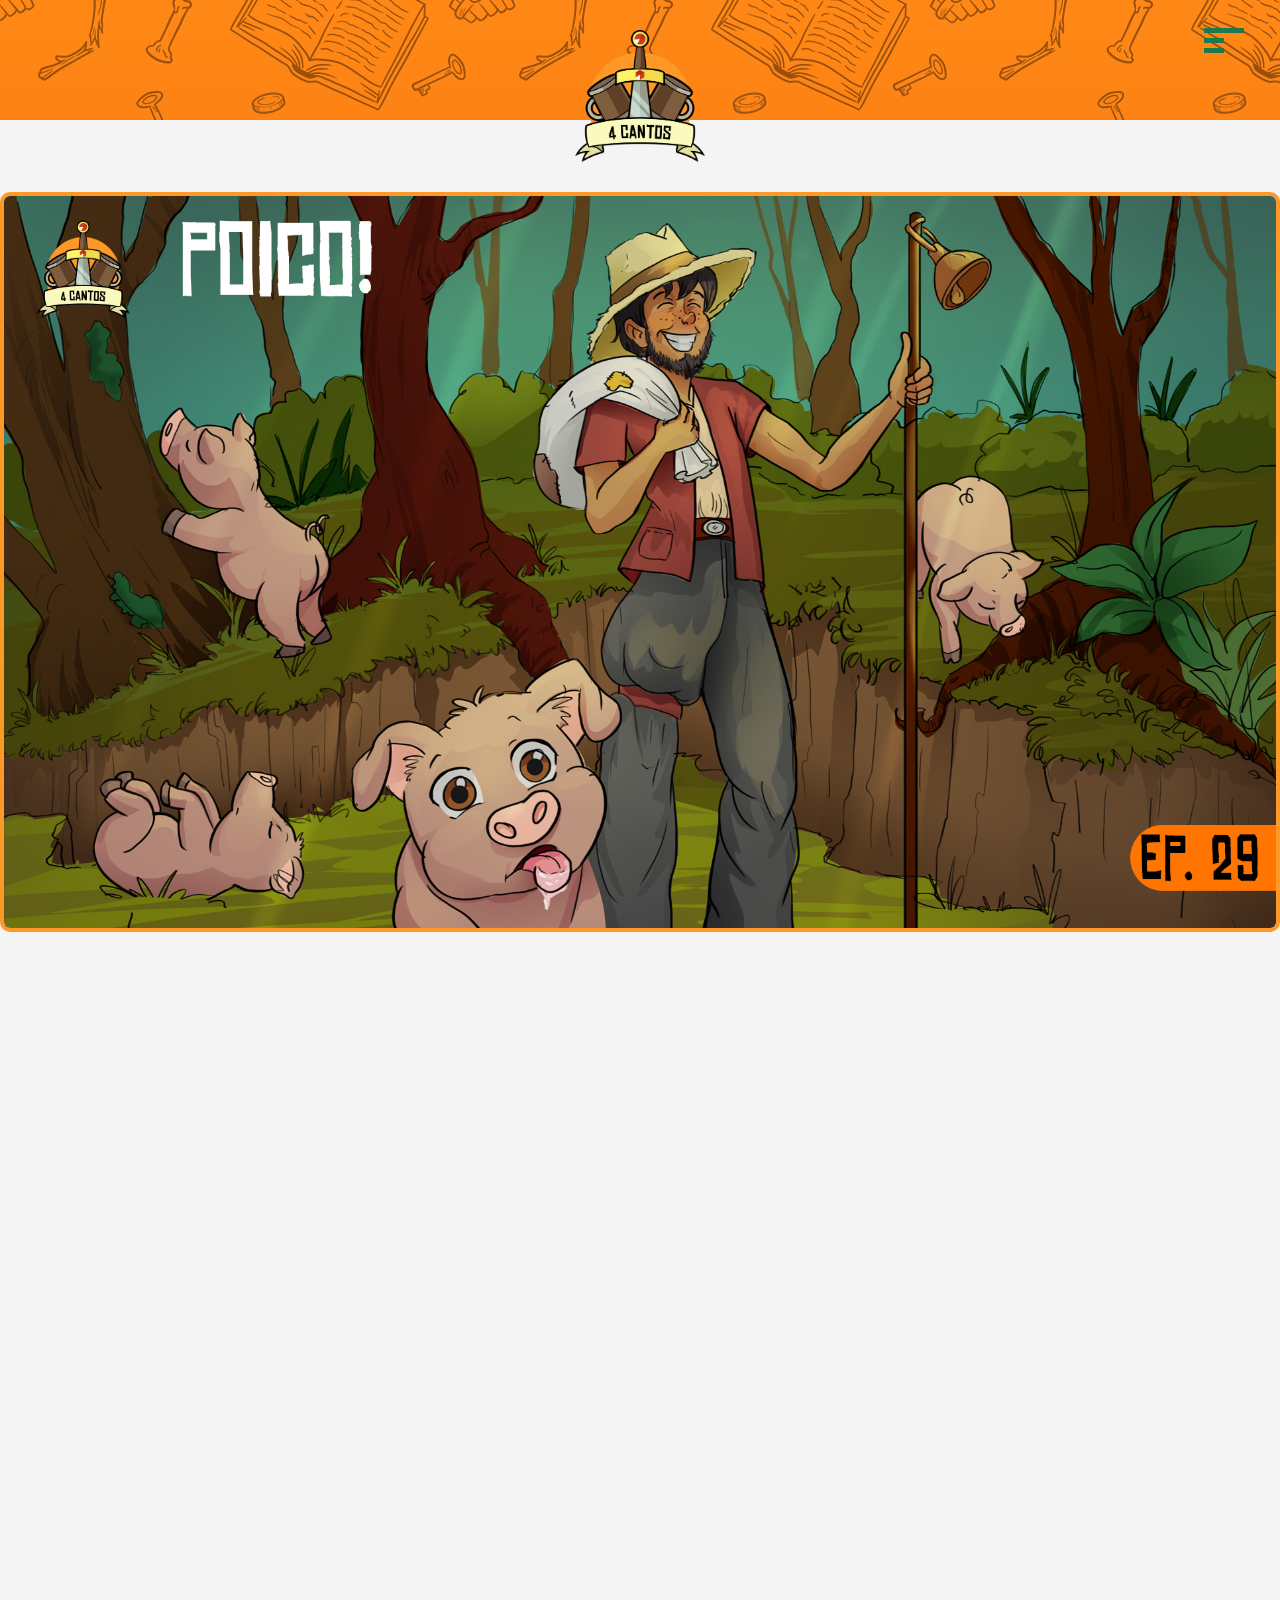
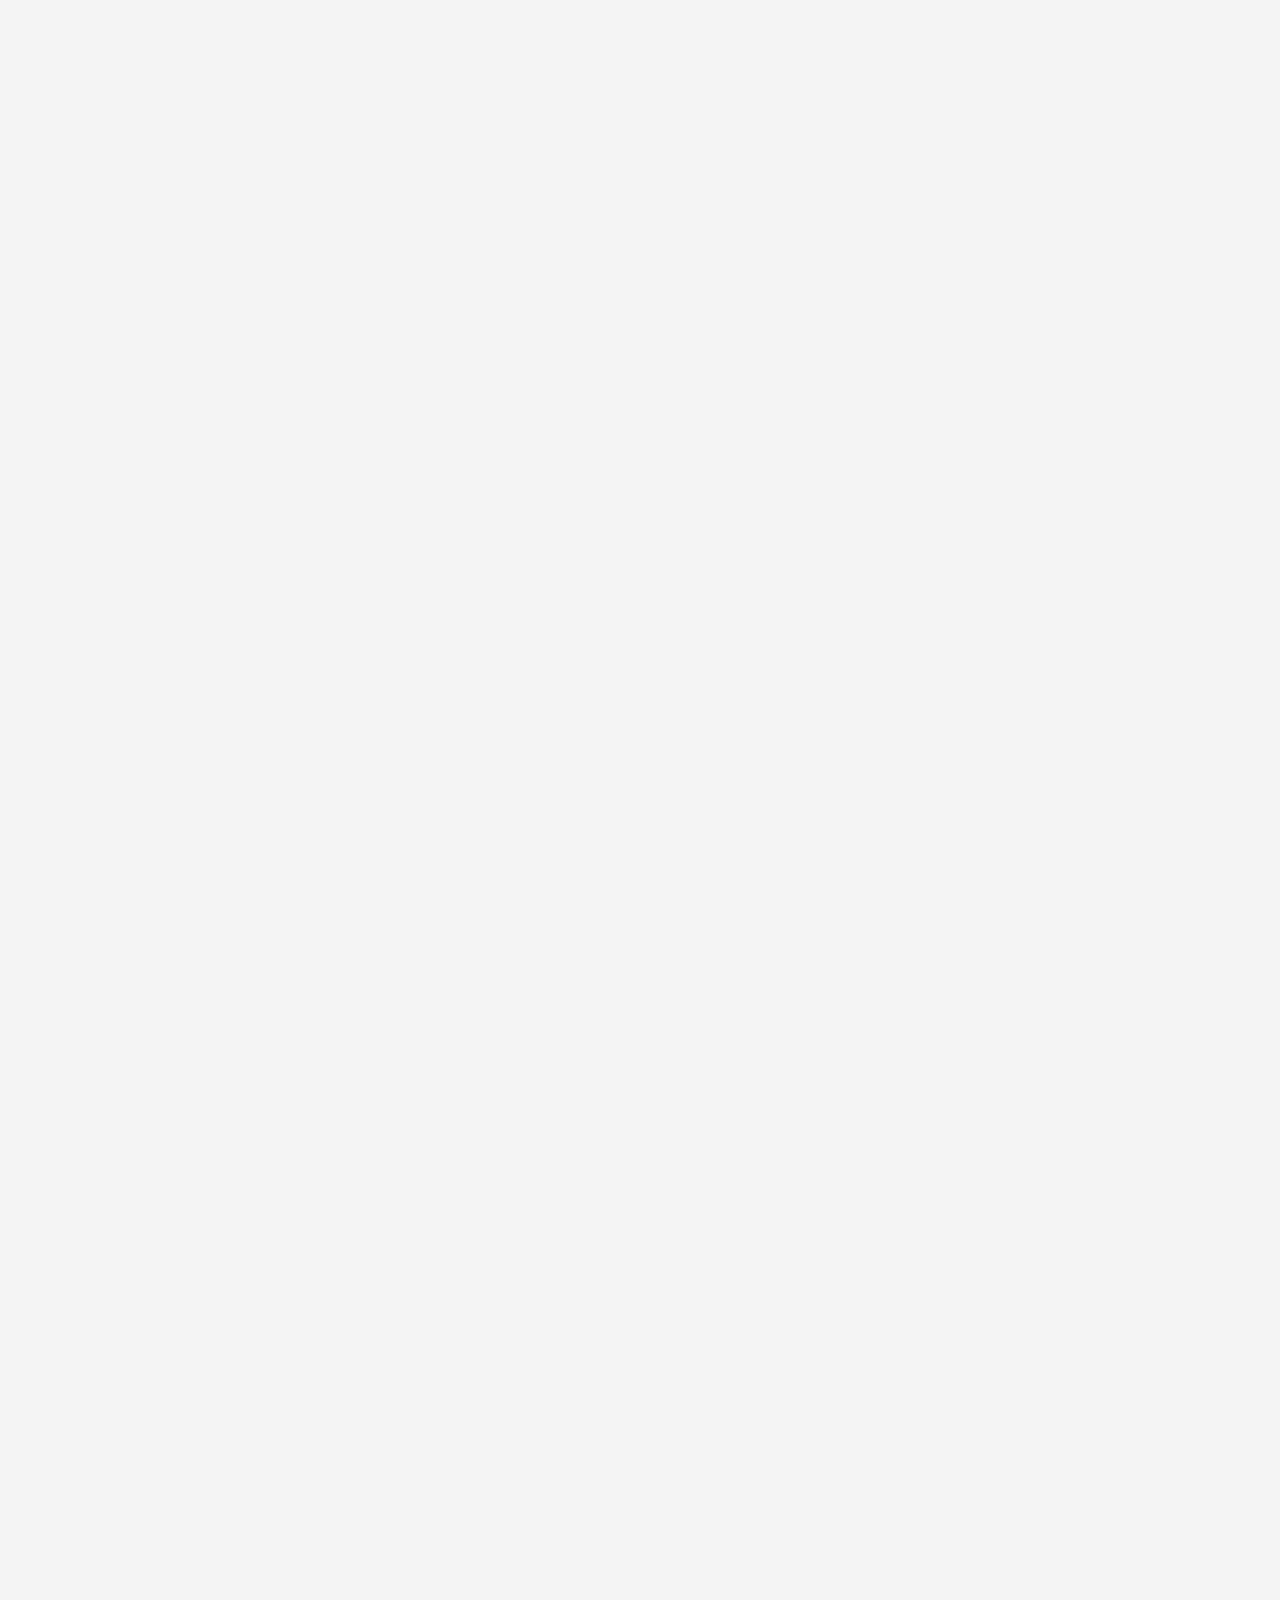
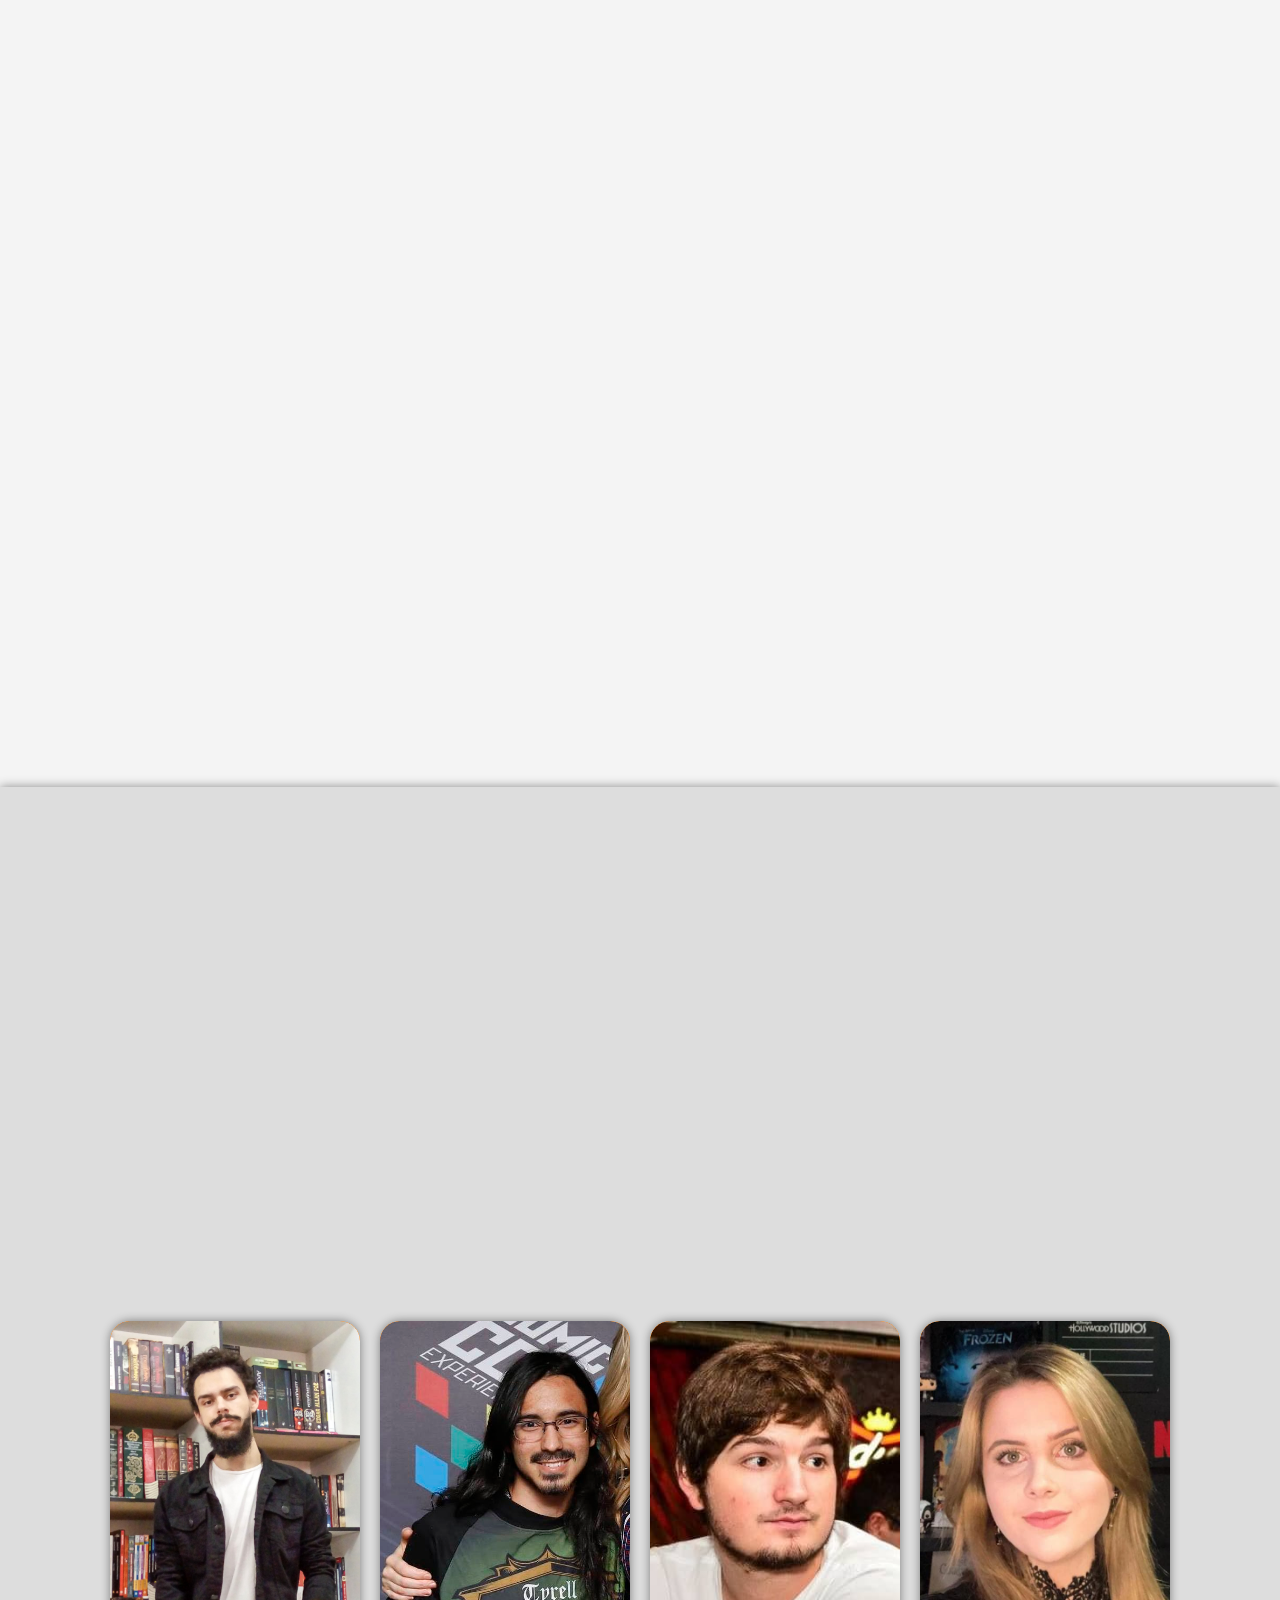
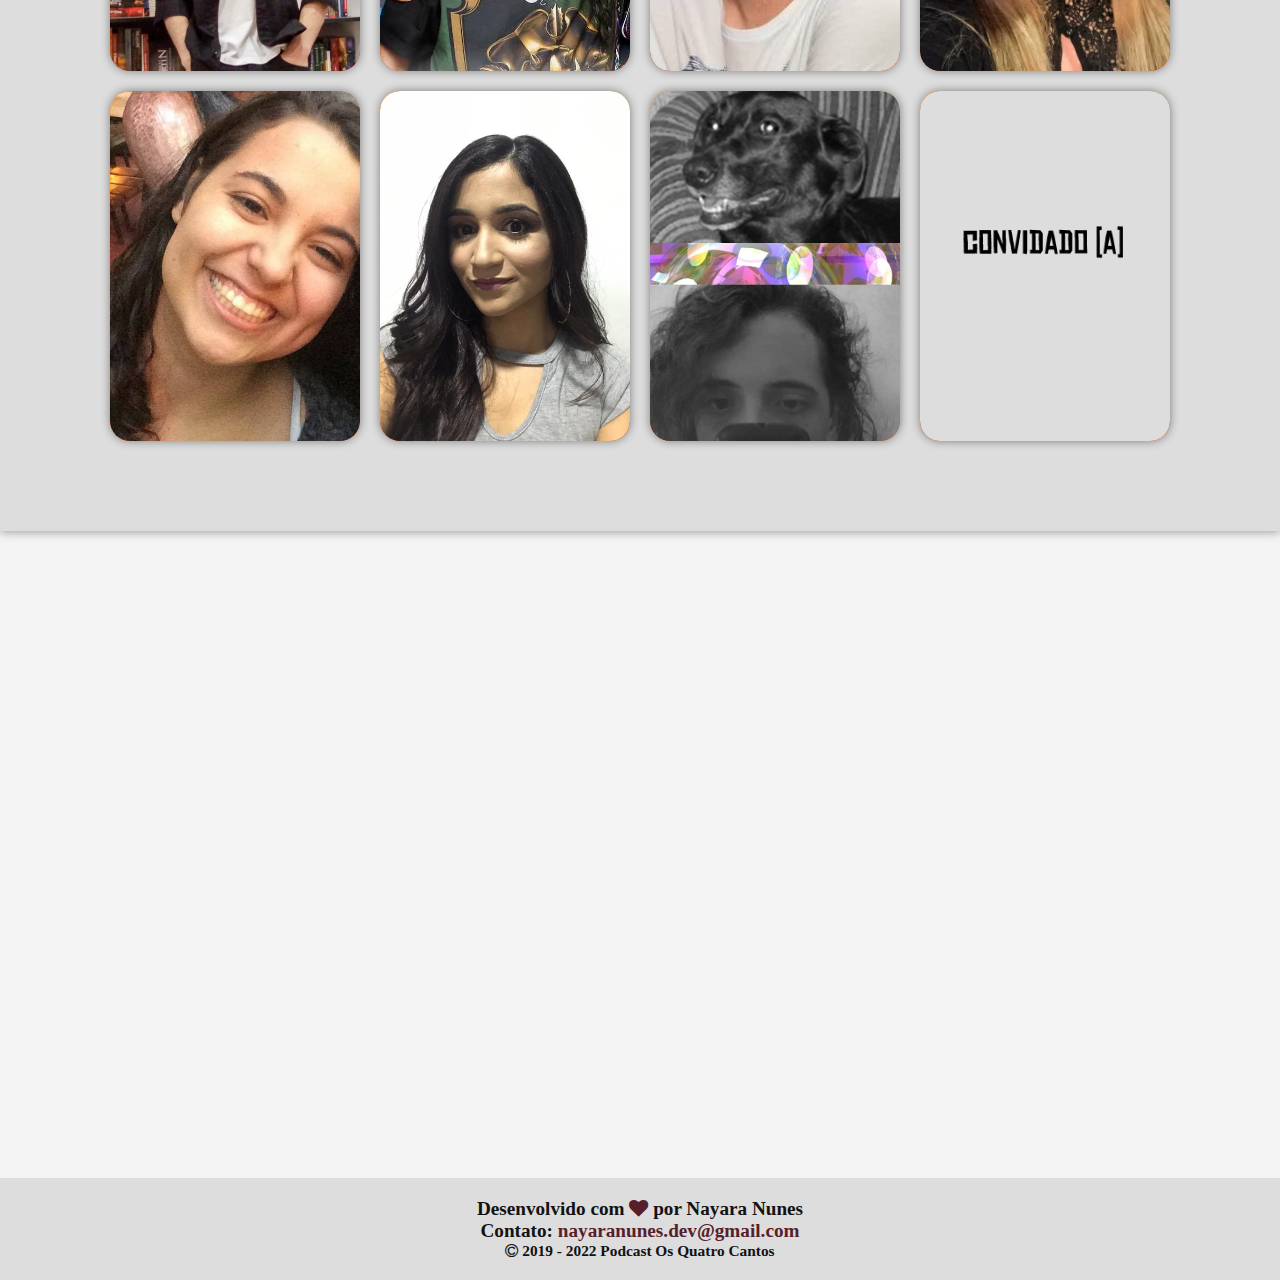
==== docs/home.html @ cb2c5c80 "adicionando arquivos" ====
<!DOCTYPE html>
<html lang="en">

<head>
    <meta charset="UTF-8">
    <meta http-equiv="X-UA-Compatible" content="IE=edge">
    <meta name="viewport" content="width=device-width, initial-scale=1.0">
    <link rel="shortcut icon" href="./img/identidade podcast/favicon-32x32.png" type="image/x-icon">
    <link rel="stylesheet" href="https://cdnjs.cloudflare.com/ajax/libs/font-awesome/4.7.0/css/font-awesome.css"
        integrity="sha512-5A8nwdMOWrSz20fDsjczgUidUBR8liPYU+WymTZP1lmY9G6Oc7HlZv156XqnsgNUzTyMefFTcsFH/tnJE/+xBg=="
        crossorigin="anonymous" referrerpolicy="no-referrer" />
    <script type="module" src="https://unpkg.com/ionicons@5.5.2/dist/ionicons/ionicons.esm.js"></script>
    <script nomodule src="https://unpkg.com/ionicons@5.5.2/dist/ionicons/ionicons.js"></script>
    <link rel="stylesheet" href="./css/style.css">
    <title>4cantos</title>
</head>

<body>
    <a id="link-topo" href="#"><i class="fa fa-chevron-up" aria-hidden="true"></i></a>
    <header class="header" >
        <nav class="nav" id="nav">
        <button aria-label="Abrir Menu" id="btn-mobile" aria-haspopup="true" aria-controls="menu" aria-expanded="false"
            class="button">
            <span id="hamburger"></span>
        </button>
      
            <ul id="menu" role="menu">
                <li><a href="#home" class="menu_ativo">home</a></li>
                <li><a href="#podcast">Podcast</a></li>
                <li><a href="#catarse">Catarse</a></li>
                <li><a href="#about">Quem Somos</a></li>
                <li><a href="#contact">contato</a></li>
            </ul>
        </nav>
    </header>
      <!--?xml version="1.0" encoding="UTF-8"?-->

<!-- Creator: CorelDRAW X8 -->
<section class="logo-alinhamento">
    <a href="#home"><img src="./img/identidade podcast/logo 4 cantos -trans.png" alt="Logomarca - Podcast"  class="logo"></a>

   </section>
     

    <!--?xml version="1.0" encoding="UTF-8"?-->

    <!-- Creator: CorelDRAW X8 -->




    <section class="banner " data-anime="opacity" >
        <div id="slider">
            <div class="">
                <img src="./img/wallpaper.jpg" alt="" class="img-container selected">
                <img src="./img/22-01.png" alt="" class="img-container">
                <img src="./img/24.png" class="img-container">
                <img src="./img/27.jpg" class="img-container">
                <img src="./img/30 low.png" class="img-container">
                <img src="./img/32.png" class="img-container">
                <img src="./img/40-web.png" class="img-container">
            </div>
        </div>
    </section>
    </div>

    <main>
        <section id="podcast"  data-anime="opacity">
            <h1 class="titulo ">Podcast</h1>
            <section class="box">
                <h2 class="sub-titulo"data-anime="rigth">O nome do vento</h2>
                <section class="episodio" data-anime="rigth">

                    <iframe width="80%" height="450" scrolling="no" frameborder="no" allow="autoplay"
                        src="https://w.soundcloud.com/player/?url=https%3A//api.soundcloud.com/playlists/830767265&color=%23fe9927&auto_play=false&hide_related=false&show_comments=true&show_user=true&show_reposts=false&show_teaser=true"></iframe>
                    <div
                        style="font-size: 10px; color: #cccccc;line-break: anywhere;word-break: normal;overflow: hidden;white-space: nowrap;text-overflow: ellipsis; font-family: Interstate,Lucida Grande,Lucida Sans Unicode,Lucida Sans,Garuda,Verdana,Tahoma,sans-serif;font-weight: 100;">
                        <a href="https://soundcloud.com/user-555016100" title="Os Quatro Cantos" target="_blank"></a>


                </section>
            </section>
            <section class="box">
                <h2 class="sub-titulo" data-anime="left">O Temor do Sábio</h2>
                <section class="episodio" data-anime="left">
                    <iframe width="80%" height="450" scrolling="no" frameborder="no" allow="autoplay"
                        src="https://w.soundcloud.com/player/?url=https%3A//api.soundcloud.com/playlists/1296153403&color=%23fe9927&auto_play=false&hide_related=false&show_comments=true&show_user=true&show_reposts=false&show_teaser=true"></iframe>
                    <div
                        style="font-size: 10px; color: #cccccc;line-break: anywhere;word-break: normal;overflow: hidden;white-space: nowrap;text-overflow: ellipsis; font-family: Interstate,Lucida Grande,Lucida Sans Unicode,Lucida Sans,Garuda,Verdana,Tahoma,sans-serif;font-weight: 100;">

                </section>
            </section>
        </section>

        <!-- <section class="icones">
        <a href="https://soundcloud.com/user-555016100
        "><img src="./img/soundcloud.png" alt="soundcloud" class="icons redes"></a>
        <a href="https://open.spotify.com/show/6jycBNjOhDnpmG"><img src="./img/spotify.png" alt="spotify"
                class="icons"></a>
        <a href="castbox.fm/channel/3764656"><img src="./img/castbox-1324440135424314631.png" alt="castbox"
                class="icons"></a>
        <a href=" https://pca.st/kd4w
        "><img src="./img/pocketcasts.png" alt="pocketcasts" class="icons"></a>


    </section>
    -->
        <section id="catarse" class="container"  >
            <h2 class="subtitulo" data-anime="opacity">
                Apoie nossa campanha no catarse
            </h2>
            <section class="botao" data-anime="left">
                <p class="paragrafo">
                    Nosso podcast ainda é um hobby de fãs apaixonados pela série de livros. Então, todo o custo do
                    projeto,
                    equipamentos e afins,
                    fica por nossa conta. Criamos a campanha para custear e melhorar a qualidade dos nossos episódios.
                    Com
                    possibilidades de apoio a partir de R$5,00 e diferentes
                    recompensas aos apoiadores do projeto, além de lives e sorteios de livros e marcadores.
                </p>
            </section>
            <section class="catarse"  >

                <section class="box-recompensa" data-anime="rigth">
                    <h3 class="recompensa">Participe de sorteios </h3>
                    <div class="box-img"><img src="./img/recompensas/livro (merged).png" alt="" class="boxImg"></div>

                </section>
                <p class="p-recompensa"data-anime="left">
                    Dando um pequeno apoio através do catarse, você nos ajuda a manter o podcast! Além disso, para
                    demonstrar nosso agradecimento, preparamos algumas recompensas para nossos apoiadores, como sorteios
                    mensais de livros, marcadores, postais, blocos de notas e diversos outros brindes.
                </p>
            </section>

            <section class="catarse" >
                <p class="p-recompensa" data-anime="left">Apoiando, você
                    também é convidado para o nosso grupo no Telegram, participa de episódio e lives também.</p>
                <section class="box-recompensa"data-anime="opacity">
                    <h3 class="recompensa">Conheça nossas recompensas <br></h3>
                    <div class="box-img"> <img src="./img/recompensas/postal+marcador.png" alt="" class="boxImg"></div>
                </section>

            </section>

            <section class="box-recompensa2" data-anime="opacity">
                <section class="box-interno">
                    <h3 class="subtitulo">Se junte à trupe nessa aventura...<br></h3>

                    <section class="botao efeito">
                        <a href="https://www.catarse.me/projects/109527/" class="btn " target="_blank"> conheça o
                            projeto</a>
                    </section>
                </section>
            </section>

        </section>
    </main>
    <section class="membros" id="about">
        <div class="container">
            <h2 class="subtitulo"data-anime="left">Quem somos?</h2>
            <p class="paragrafo "data-anime="rigth">Criado de fãs para fãs, o podcast Os Quatro Cantos traz uma releitura comentada
                capítulo a
                capítulo da
                Crônica do Matador do Rei de Patrick Rothfuss. Com as participações de Arthur Maia, Bruno Amorim, Erick
                Alves, Giulia Neves, Rayane Molinario e a edição de Larissa Guilger, vamos acompanhar a trajetória de
                Kvothe
                nos (até agora) 2 volumes dessa série de livros fantásticos.</p>
        </div>

        <h2 class="sub-titulo"data-anime="rigth">Membros:</h2>
        <section class="body-cards">
            <div class="container-cards">
                <div class="cards">
                    <div class="imgBx"><img src="./img/erick.jpg" alt=""></div>
                    <div class="content">
                        <div class="details">
                            <h2>Erick Alves<br>
                                <span>Designer Gráfico - Ilustrador - Escritor </span>
                            </h2>
                            <ul class="social_icons">
                                <li><a href="#" target="_blank"><i class="fa fa-facebook" aria-hidden="true"></i></a>
                                </li>
                                <li><a href="#" target="_blank"><i class="fa fa-instagram" aria-hidden="true"></i></a>
                                </li>
                                <li><a href="#" target="_blank"><i class="fa fa-spotify" aria-hidden="true"></i></a>
                                </li>
                                <li><a href="#" target="_blank"><i class="fa fa-amazon" aria-hidden="true"></i></a></li>
                            </ul>
                        </div>
                    </div>
                </div>
                <div class="cards">
                    <div class="imgBx"><img src="./img/arthur.png" alt=""></div>
                    <div class="content">
                        <div class="details">
                            <h2>Arthur Maia <br>
                                <span>Mestre em Letras</span>
                            </h2>
                            <ul class="social_icons">
                                <li><a href="https://www.facebook.com/arthur.maia.50/ " target="_blank"><i
                                            class="fa fa-facebook" aria-hidden="true"></i></a></li>
                                <li><a href="https://twitter.com/GRRMdidnowrong " target="_blank"><i
                                            class="fa fa-instagram" aria-hidden="true"></i></a></li>
                                <li><a href="http://lattes.cnpq.br/2502869340692743" target="_blank"><img
                                            src="./lattes-new.svg" alt="" class="color"></a></li>

                            </ul>
                        </div>
                    </div>
                </div>
                <div class="cards">
                    <div class="imgBx"><img src="./img/bruno.jpg" alt=""></div>
                    <div class="content">
                        <div class="details">
                            <h2>Bruno Amorim<br>
                                <span>Analista de Segurança da Informação </span>
                            </h2>
                            <ul class="social_icons">
                                <li><a href="http://twitch.tv/skratos13" target="_blank"><i class="fa fa-twitch"
                                            aria-hidden="true"></i></i></a></li>
                                <li><a href="https://twitter.com/brunoamorimc13" target="_blank"><i
                                            class="fa fa-twitter" aria-hidden="true"></i></a></li>
                            </ul>
                        </div>
                    </div>
                </div>
                <div class="cards">
                    <div class="imgBx"><img src="./img/giulia.jpg" alt=""></div>
                    <div class="content">
                        <div class="details">
                            <h2>Giulia Bokel <br>
                                <span> Ilustradora </span>
                            </h2>
                            <ul class="social_icons">
                                <li><a href="https://twitter.com/Giuliabokel" target="_blank"><i class="fa fa-twitter"
                                            aria-hidden="true"></i></a></li>
                                <li><a href="https://www.instagram.com/artofgiuliabokel/" target="_blank"><i
                                            class="fa fa-instagram" aria-hidden="true"></i></a></li>
                                <li><a href=" https://www.giuliabokel.com/" target="_blank"><i class="fa fa-laptop"
                                            aria-hidden="true"></i></a></li>
                            </ul>
                        </div>
                    </div>
                </div>
                <div class="cards">
                    <div class="imgBx"><img src="./img/larissa.jpg" alt=""></div>
                    <div class="content">
                        <div class="details">
                            <h2>Larissa Guilger
                                <br>
                                <span>Programadora - Editora </span>
                            </h2>
                            <ul class="social_icons">
                                <li><a href="https://twitter.com/Lari_Guilger" target="_blank"><i class="fa fa-twitter"
                                            aria-hidden="true"></i></a></li>
                                <li><a href="https://www.instagram.com/artofgiuliabokel/" target="_blank"><i
                                            class="fa fa-instagram" aria-hidden="true"></i></a></li>

                            </ul>
                        </div>
                    </div>
                </div>
                <div class="cards">
                    <div class="imgBx"><img src="./img/rayane.jpg" alt=""></div>
                    <div class="content">
                        <div class="details">
                            <h2>Rayane Molinario<br>
                                <span>Estudante de Serviço Social </span>
                            </h2>
                            <ul class="social_icons">

                                <li><a href=" https://www.instagram.com/rayanemolinario/" target="_blank"><i
                                            class="fa fa-instagram" aria-hidden="true"></i></a></li>
                                <li><a href="https://twitter.com/azoraharya" target="_blank"><i class="fa fa-twitter"
                                            aria-hidden="true"></i></a></li>

                            </ul>
                        </div>
                    </div>
                </div>
                <div class="cards">
                    <div class="imgBx"><img src="./img/Rock.jpg" alt="Rock Sbeguen"></div>
                    <div class="content">
                        <div class="details">
                            <h2>Rock Sbeguen<br>
                                <span>Artista 3D - Editor </span>
                            </h2>
                            <ul class="social_icons">
                                <li><a href="https://www.instagram.com/rock_gs/" target="_blank"><i
                                    class="fa fa-instagram" aria-hidden="true"></i></a></li>
                        <li><a href=" https://www.artstation.com/rock_gs" target="_blank"><i class="fa fa-laptop"
                                    aria-hidden="true"></i></a></li>
                            </ul>
                        </div>
                    </div>
                </div>
                <div class="cards">
                    <div class="imgBx"><img src="./img/convid.png" alt="convidados"></div>
                    <div class="content">
                        <div class="details">
                            <h2>Convidado (a)<br>
                               
                            </h2>
                    
                        </div>
                    </div>
                </div>



            </div>
        </section>
    </section>

    <section class="contact" id="contact" data-anime="opacity">
        <h2 class="subtitulo detalhe">Contatos</h2>

        <div class="box-contato container">
            <div class="box-siga">
                <h2 class="sub-box">siga-nos</h2>
                <ul class="redes">
                    <li><a href="https://www.facebook.com/osquatrocantos"target="_blank"><i class="fa fa-facebook"
                                aria-hidden="true"></i></a></li>
                    <li><a href="https://www.instagram.com/podcastos4cantos/"target="_blank"><i class="fa fa-instagram"
                                aria-hidden="true"></i></a></li>
                    <li><a href=" https://twitter.com/os4cantos" target="_blank"><i class="fa fa-twitter" aria-hidden="true"></i></a></li>
                    <li><a href="mailto:podcastosquatrocantos@gmail.com"target="_blank"><i class="fa fa-envelope" aria-hidden="true"></i></a>
                    </li>
                </ul>
            </div>
            <div class="box-siga container" id="siga">
                <h2 class="sub-box">ouça-nos</h2>
                <ul class="redes">
                    <li><a href="https://soundcloud.com/user-555016100" target="_blank"><i class="fa fa-soundcloud"
                                aria-hidden="true"></i></a></li>
                    <li><a href="https://open.spotify.com/show/6jycBNjOhDnpmGZesWed8y?si=579ee3b2023d4ce8
                        "target="_blank"><i class="fa fa-spotify" aria-hidden="true"></i></a></li>
                    <li><a href="https://www.youtube.com/channel/UC98YcY_QE-oL106C1HnVXTA
                        "target="_blank"><i class="fa fa-youtube" aria-hidden="true"></i></a></li>

                </ul>
            </div>
            <div class="links-contato">

                <ul>
                    <li><a href="#home">home</a></li>
                    <li><a href="#podcast">podcast</a></li>
                    <li><a href="#catarse">catarse</a></li>
                    <li><a href="#about">Quem somos</a></li>
                    <li><a href="#contact">Contato</a></li>
                </ul>
            </div>
        </div>

    </section>

    <footer class="footer">
        <p>
            Desenvolvido com <i class="fa fa-heart heart" aria-hidden="true"></i> por Nayara Nunes <br>
            Contato: <a href="mailto:nayaranunes.dev@gmail.com" class="heart" target="_blank">nayaranunes.dev@gmail.com</a>


        </p>
        <p class="copy"><i class="fa fa-copyright" aria-hidden="true"></i> 2019 - 2022 Podcast Os Quatro Cantos</p>
    </footer>

    <script src="./js/script.js">

    </script>
</body>

</html>
---- docs/css/style.css ----
*{
    margin: 0;
    padding: 0;
    box-sizing: border-box;
}
html {
    scroll-behavior: smooth;
    overflow-x:hidden;
   
  }
  :target {
      scroll-margin-top: .8em;
    }

    .body{
        background-image: linear-gradient(to  bottom, #1572A1, #2EB086);
        height:100vh;

    }
body{
    background-color:var(--cor01);
}
body {
  animation: fadein 2s; /* Padrão */
  -webkit-animation: fadein 2s; /* Webkit */
  -moz-animation: fadein 2s; /* Firefox */
  -ms-animation: fadein 2s; /* IE */
  }
:root{
    --cor01: #f4f4f4;
    --cor02:#fe9927;
    --cor03:#ddd;
    --cor04:#121212;
    --cor05:#1d784d;
    --cor06:#2ba841;
    --fontDestaque: 'Chinese Rocks';
    --fontPadrao: 'Lato', 'Lato Light';
}
.container{
  max-width: 1240px;
    width: 80%;
    margin: auto;
}
a{
  text-decoration: none;
}
ul{
    list-style: none;
}
.logo-alinhamento{
    display: flex;
    justify-content: center;
}
.logo{
   width: 150px;
    padding: 10px;
    margin-top: -100px;
    display: flex;
    justify-content: center;
    margin-bottom: 20px;
    text-align: center;
   
}
.header{
    display: flex;
    background-image: url('../img/layout.png');
    justify-content:right;
    align-content: center;
    height: 120px;
    width: 100%;
}

.nav ul {
    display: flex;
    margin: 5px;


}
.nav ul li{
    position: relative;
    font-family: var(--fontDestaque);
    letter-spacing: 2px;
    padding: 5px;
    z-index: 1;
   
}
.nav ul li a{
    position: relative;
    display: flex;
    justify-content: center;
    align-content: center;
    flex-direction: column;
    color: var(--cor04);
    text-align: center;  
}
   
#menu {
    display: flex;
    list-style: none;
    gap: 0.5rem;
  }  
  #menu a {
    display: block;
    padding: 0.5rem;
  }  
  #btn-mobile {
    display: none;
  }
    #menu {
      display: block;
      position: absolute;
      width: 100%;
      height: 250v h;
      top:-10px;
      right: 0px;
      background: var(--cor03)
      /*background-image: linear-gradient(to  right, #121212, #333333)*/;
      transition: 0.6s;
      z-index: 1000;
      height: 0px;
      padding-top: 40px;
      visibility: hidden;
      overflow-y: hidden;
    }
    .nav.active #menu {
      height: calc(100vh - 70px);
      visibility: visible;
      overflow-y: auto;
    }
    #menu a {
      padding: 1rem 0;
      margin: 0 1rem;
      color: var(--cor05);
      font-family: var(--fontDestaque);
      text-align: center;
      font-size: 2em;

    
    }
    #menu a:hover{
        transition: 0.4s;
        background-color: var(--cor04);
        color: var(--cor02);
    }
    #btn-mobile {
      display: flex;
      padding: 0.5rem 1rem;
      font-size: 1rem;
      border: none;
      background: none;
      cursor: pointer;
      gap: 0.5rem;
    }
    #hamburger {
      border-top: 5px solid;
      width: 40px;
   
      margin: 20px;
      
      color: var(--cor05);
      z-index: 10000;
    }
    #hamburger::after,
    #hamburger::before {
      content: '';
      display: block;
      width: 20px;
      height: 5px;
      background: currentColor;
      margin-top: 5px;
      transition: 0.3s;
      position: relative;
    }
    .nav.active #hamburger {
      border-top-color: transparent;
    }
    .nav.active #hamburger::before {
      transform: rotate(130deg);
    }
    .nav.active #hamburger::after {
      transform: rotate(-130deg);
      top: -10px;
    }




/*banner*/

.banner{
    margin-top: 80px;
    
}

.icones{
    background-color: var(--cor02);
    width: 80%;
    margin: auto;
    border-radius: 20px;
    display: flex;
    justify-content: center;
    margin-bottom: 40px;
    
}

.icons{
  margin: 10px;
  width: 40px;
  height: 40px;

}
.img-ep{
    width: 300px;
}
.box{
 background-color: var(--cor03);
 width: 80%;
 margin: auto;

 box-shadow: 0px 0px 10px rgba(0, 0, 0, 0.445);
}

.episodio{
      
       display: flex;
      justify-content: center;
      align-items: center;
      padding: 20px;
      margin: auto; 
      padding: 10px;
}
.podcast{
    margin: 20px auto 20px 100px;
    justify-content: center;
    
}

.titulo{
    font-family: var(--fontDestaque);
    text-align: center;
    letter-spacing: 12px;
    font-size: 3.5em;
    margin: 80px 0px 100px 0px;
}
.subtitulo{
    font-family: var(--fontDestaque);
    text-align: center;
    letter-spacing: 3px;
    font-size: 2.5em;
    margin: 40px;
    padding-top: 40px;
    color: var(--cor04);

}
.sub-titulo{
    font-family: var(--fontDestaque);
    text-transform:uppercase;
    text-align: center;
    letter-spacing: 3px;
    font-size: 2em;
    padding-top: 80px;
    margin: 40px;
    color: var(--cor05);

}
.detalhe{
    margin-top: 40px;
}

.paragrafo{
    font-family: var(--fontPadrao);
    color: var(--cor04);
    width: 80%;
    margin: auto;
    text-align: justify;
    font-size: 1.3em;
    font-weight: 600;
    margin-bottom: 40px;
    text-indent: 40px;
 
}
.catarse{
    display: flex;
    justify-content: center;
    
    

}
/* Campanha */

.box-recompensa{
    background-color: var(--cor03);
     width: 350px;
    height: 350px;
    box-shadow: 0px 0px 10px rgba(0, 0, 0, 0.445);
margin-bottom: 40px;
    margin-left: 20px;
}

.box-recompensa2{
    background-image:url('../img/layout.png');
    border-radius: 20px;
    width: 100%;
    height: 300px;
    box-shadow: 0px 0px 10px rgba(0, 0, 0, 0.445);
}

.p-recompensa{
    font-family: var(--fontPadrao);
    color: var(--cor04);
    width: 350px;
    text-align: justify;
    font-size: 1.3em;
    font-weight: 600;
     margin-left: 40px;
     text-indent: 40px;
     margin-top: 40px;
}
.box-img{
    display: flex;
    justify-content: center;
    align-items: center;
}
.projeto{
    font-family: var(--fontPadrao);
    color: var(--cor04);  
    font-weight: 600;
    font-size: 1.2em;
    padding: 20px;
    margin-bottom: 20px;
   
}
.recompensa{
    font-family: var(--fontDestaque);
    color: var(--cor05);
    text-align: center;
    letter-spacing: 2px;
    font-size: 1.5em;
    margin-top: 20px;
    padding: 15px;
}


.btn{
    text-align: center;
    max-width: 180px;
    border: 2px solid var(--cor05);
    background-color: var(--cor05);
     border-radius: 10px;
    padding: 20px;
    font-family: var(--fontPadrao);
    color: var(--cor04);
     margin: 50px;
   font-weight: 900;
   text-transform: uppercase;
   box-shadow: 0px 0px 10px rgba(0, 0, 0, 0.445);
   
}
.botao{
    margin-top: 90px;
    text-align: center;
    justify-content: center;
    align-items: center;
}
@keyframes bouce{
    0%, 20%, 60%, 100%{
        -webkit-transform:translateY(0);
        transform: translateY(0);
    }
    40%{
        -webkit-transform:translateY(-20px);
        transform: translateY(-20px);

    }
    80%{
        -webkit-transform:translateY(-10px);
        transform: translateY(-10px);

    }
}
  .efeito:hover{
    
    animation: bouce 1s;

  }
  #link-topo{
    color: var(--cor03);
    background-color: var(--cor05);
    padding: 5px;
    position: fixed;
    right: 10px;
    bottom: 10px;
    box-shadow: 3px 3px 10px #333;
  }
  #link-topo:hover{
    background-color: var(--cor02);
  }
.boxImg{
    height: 230px;
   
}

.membros{
    background-color: var(--cor03);
    margin: auto;
    box-shadow: 0px 0px 10px rgba(0, 0, 0, 0.445);
    margin-bottom: 160px;
}

.color{
    color: var(--cor05);
}
.body-cards{
    display: flex;
    justify-content: center;
    align-items: center;
    min-height:100vh ;
}
.container-cards{
    position: relative;
    width: 1280px;
    display: flex;
    justify-content: center;
    align-items: center;
    flex-wrap: wrap;
}
.container-cards .cards{
    position: relative;
    width: 250px;
    height:350px ;
    background-image: url('../img/card.png');
    margin: 10px;
    border-radius: 20px;
    overflow: hidden;
    box-shadow: 0px 0px 10px rgba(0, 0, 0, 0.445);

}
.container-cards .cards .imgBx{
    position: absolute;
    top: 0;
    left: 0;
    width: 100%;
    height: 100%;
    transition:  0.5s;
    z-index: 10000;
    border-radius: 20px;
    overflow: hidden;
    transform-origin: top;
}
.container-cards .cards:hover .imgBx{
    transform: translateY(-15px) scale(0.5);
    transform: translateX(-50px)scale(0.5);
     margin-top: 10px;
    width: 350px;
    height: 350px;
    border-radius: 150%;

}

.container-cards .cards .imgBx img{
    position: absolute;
    top: 0;
    left: 0;
    width: 100%;
    height: 100%;
    transition:  0.5s;
    object-fit: cover;
    z-index: 10000;
    transform-origin: top;
}

.container-cards .cards .content{
 position: absolute;
 top: 0;
 left: 0;
 width: 100%;
 height: 100%;
 display: flex;
 justify-content: center;
 align-items: flex-end;
 padding-bottom: 30px;
 transform: translateY(100%);
 transition: 0.4s;
}
.container-cards .cards:hover .content{
    transform:translateY(0)
}
.container-cards .cards .content .details{
    display:flex;
    justify-content: center;
    align-items: center;
    flex-direction:column;
    text-align: center;
}
.container-cards .cards .content .details h2{
     font-family: var(--fontDestaque);
     color: var(--cor04);
     font-size:1em ;
     letter-spacing: 5px;
}
.container-cards .cards .content .details h2 span{
    font-family: var(--fontPadrao);
    color: var(--cor04);
    font-size:0.8em ;
}
.container-cards .cards .content .details .social_icons{
    position: relative;
    display: flex;
    margin-top: 5px;
}
.social_icons li{
    margin: 4px;
}
.social_icons li a{
    width: 30px;
    height: 30px;
    display: flex;
    justify-content: center;
    align-items: center;
    background-color: var(--cor03);
    border-radius: 50%;
    font-size: 1.5em;
    color: var(--cor04);
    transition: 0.5s;
}
.social_icons li a:hover{
    transform: rotate(360deg);
    background-color: var(--cor04);
    color: var(--cor05);
}
.contact{
    background-color: var(--cor03);
    padding: 40px;
    background-size: cover;
    box-shadow: 0px 0px 10px rgba(0, 0, 0, 0.445);
}
.box-contato{
        display: grid;
        grid-template-columns: repeat(3, 1fr);
        width: 100%;
        margin: auto;
    
}
.redes li a {
    width: 50px;
    height: 50px;
    display: flex;
    justify-content: center;
    align-items: center;
    background-color: var(--cor04);
    border-radius: 50%;
    font-size: 1.5em;
    color: var(--cor05);
    transition: 0.5s;
    margin: 5px;
}
.redes {
    display: flex;
  
    justify-content: center;
}
.box-siga{
    width: 300px;
    height: 200px;
  
    box-shadow: 0px 0px 10px rgba(0, 0, 0, 0.445);
    background-image: url('../img/2layout.png');
    border-radius: 20px;
}
.sub-box{
    font-family: var(--fontDestaque);
    text-transform:uppercase;
    text-align: center;
    letter-spacing: 3px;
    font-size: 2em;
    margin: 40px 0px 40px 0px;
    color: var(--cor04);

}
.redes li a:hover{
    transform: rotate(360deg);
    background-color: var(--cor02);
    color: var(--cor04);
}
.links-contato a {
    margin-left: 40px;
    font-family: var(--fontDestaque);
    font-size: 2em;
    letter-spacing: 2px;
    color: var(--cor04);
    transition: 0.5s;
}
.links-contato a:hover{
    transition: 0.5s;
    color:var(--cor02)
}
/* Animação da página */

.body{
    display: flex;
    justify-content: center;
    align-items: center;
    min-height: 100vh;
    background: linear-gradient(#009dad, #adf3f3);
  
}

.animation{
    position: relative;
    width: 100%;
    height: 100vh;
    display: flex;
    justify-content: center;
    align-items: center;
    overflow: hidden;
}

.animation img{
    position: absolute;
    top: 0;
    left: 0;
    width: 100%;
    pointer-events: none;
}
.animation img#moon{
    top: -100%;
  mix-blend-mode: screen;


}
.animation img#stars{
    top: -100%;
    height: 100vh;
  mix-blend-mode: screen;
  object-fit: cover;
  
  }
.animation img#montain{
    bottom: -100%;
    top: initial;
    
  
  }
  .animation img#montain-front{
    bottom: -100%;
    top: initial;
    z-index: 1000;
    
  
  }

  #text{
      position: absolute;
      top:30px;
      color:var(--cor04);
      font-size: 8vw;
      font-weight: 200;
      font-family: var(--fontDestaque);
      margin-right:-2500px ;
      z-index: 100;
  }

  #btn{
      position: absolute;
      top: 50%;
      left: 50%;
      margin-top: 5px;
      margin-left: -2000px;
      transform: translate(-50%, -50%);
      text-decoration: none;
      display: inline-block;
      padding: 8px 50px;
      background: var(--cor02);
      border-radius: 10px;
      font-size: 1.4em;
      color: var(--cor04);
      z-index: 100;
      font-family: var(--fontDestaque);
      letter-spacing: 5px;
      font-size: 1.5em;
  }

  .footer {
      
      color: var(--cor04);
      font-family: var(--fontPadrao);
      font-size: 1.2em;
      font-weight: 600;
      text-align: center;
      margin-top: 40px;
      padding: 20px;
      background-color: var(--cor03);
  }
  .heart{
      color: #571F2C;
  }
  .copy{
      font-size: 0.8em;
  }

  #slider{
    width: 100vw;
    height: 80vh;
   position: relative;
   margin-top: -80px;

    
}
#slider img{
    opacity: 0;
    border: 4px solid var(--cor02);
    position:absolute;
    width: 100%;
    height:calc(100vh - 160px);
    object-fit:fill;
    transition: opacity 800ms;
    border-radius: 10px;
   
}
#slider img.selected{
    opacity: 1 ;
}

/*
320
480
760
960
1200
1600 
Versão de 320 e 760 e 960 
limitar 1600*/


   @media (min-width: 1200px){
  
    }
    @media((min-width:960px) and( max-width: 1200px)){
        .box-contato{
          
            display: grid;
            grid-template-columns: repeat(3, 1fr);
            width: 100%;
          }
          .box-siga{
              width: 200px;
              margin-left: 20px;
          }
  
    }
    @media (min-width: 760px) and (max-width : 960px){
        .social_icons li a{
            width: 25px;
            height: 25px;
            font-size: 1em;
            margin-top: 20px;
         
        }
        
        .container-cards .cards:hover .imgBx{
            transform: translateY(0px) scale(0.5);
            width: 200px;
            height: 200px;
            border-radius: 150%;
            margin-left: -10px;
        }
        .links-contato a{
            font-size: 2em;
            letter-spacing: 1px;
        }
        .box-contato{
          display: grid;
          grid-template-columns: repeat(3, 1fr);
          width: 100%;
        }
        .box-siga{
            width: 200px;
            margin-left: 20px;
        }
        .redes li a {
            width: 40px;
            height: 40px;
            font-size: 1.5em;
        }
        .sub-box{
            font-size: 1.3em;
        }
        .iframe{
            width: 80%;
        }

        .box{
            width: 100%;
        }
        .container-cards{
            width: 90%;
        }
        .container-cards .cards{
            width: 180px;
            height: 250px;
            margin: 2px;
            margin-bottom: 20px;
        }
      
        .container-cards .cards .content .details h2{
          font-family: var(--fontDestaque);
          color: var(--cor04);
          font-size:0.8em ;
          letter-spacing: 3px;
     }
     .container-cards .cards .content .details h2 span{
         font-family: var(--fontPadrao);
         color: var(--cor04);
         font-size:0.8em ;
     }
    
    }
    @media (min-width: 480px) and (max-width : 760px){
     
        .paragrafo{
            font-size: 1.2em;
        }
        .box{
            width: 100%;
        }
    
        iframe{
            width: 80%;
        }
      
    }
    @media (max-width :480px){


#slider{
    display: none;
}

        #link-topo{
            display: none;
        }
        .sub-box{
            font-size: 1.2em;
          padding-top: 40px;
        }
        .box-contato{
           width: 100%;
            display:block;
            justify-content: center;
            align-items: center;
            margin-bottom: 20px;
            
        }
        .box-siga{
            width: 100%;
            margin: 0px;
        }
        .box{
            width: 100%;
        }
        .redes{
            margin-top: -10px;
        }

        .titulo{
            font-size: 2.5em;
            margin: -50px 0px 50px 0px;

        }
        .membros{
            margin-bottom: 20px;
        }
        .subtitulo{
            font-size: 1.8em;
            margin: 20px;
            margin-bottom: 10px;
            margin-top: 20px;

        }
        .sub-titulo{
           font-size: 1.2em;
           padding-top: 15px;
           padding-bottom:5px ;

        }
        .p-recompensa{
            font-size: 1em;
            width: 100%;
            margin: auto;
            margin-top: 20px;
           
        }
        .box-recompensa{
            width: 100%;
            margin: auto;
            
        }
        .catarse{
            display: inline;
            
        }
        .btn{
        margin: 0px;
        width: 100px;
        padding: 15px;
        font-size: 1em;
        }
        .paragrafo{
            font-size: 1em;
            text-align: justify;
            width: 100%;
            margin-top: 0px;
        }
        
        .container-cards .cards{
            width: 150px;
            height: 200px;
            margin: 2px;
            margin-bottom: 20px;
        }
        iframe{
            width: 100%;
        }
        .footer{
            font-size: 1em;
        }
        .logo{
            width: 100px;
        }
        .links-contato{
          margin-top: 20px;
        }
    
    }
    /*
    @keyframes fadein {
      from { opacity: 0.3; }
      to { opacity: 1; } /* Padrão 
      }
      @-moz-keyframes fadein {
      from { opacity: 0.3; }
      to { opacity: 1; } /* Firefox 
      }
      @-webkit-keyframes fadein {
      from { opacity: 0.3; 
      to { opacity: 1; } /* Webkit 
      }
    }
      @-ms-keyframes fadein {
      from { opacity: 0.3; }
      to { opacity: 1; } /* IE 
      }​
    */


      [data-anime]{
        opacity: 0;
        transition: .5s;

      }

      [data-anime="left"]{
        transform: translate3d(-50px,0 , 0);
     
      }
      [data-anime="rigth"]{
        transform: translate3d(50px, 0, 0);
      }
      [data-anime="opacity"]{
        transition: 0.5s;
      }
      [data-anime].animate{
        opacity: 1;
        transform: translate3d(0px, 0px, 0px);
      }
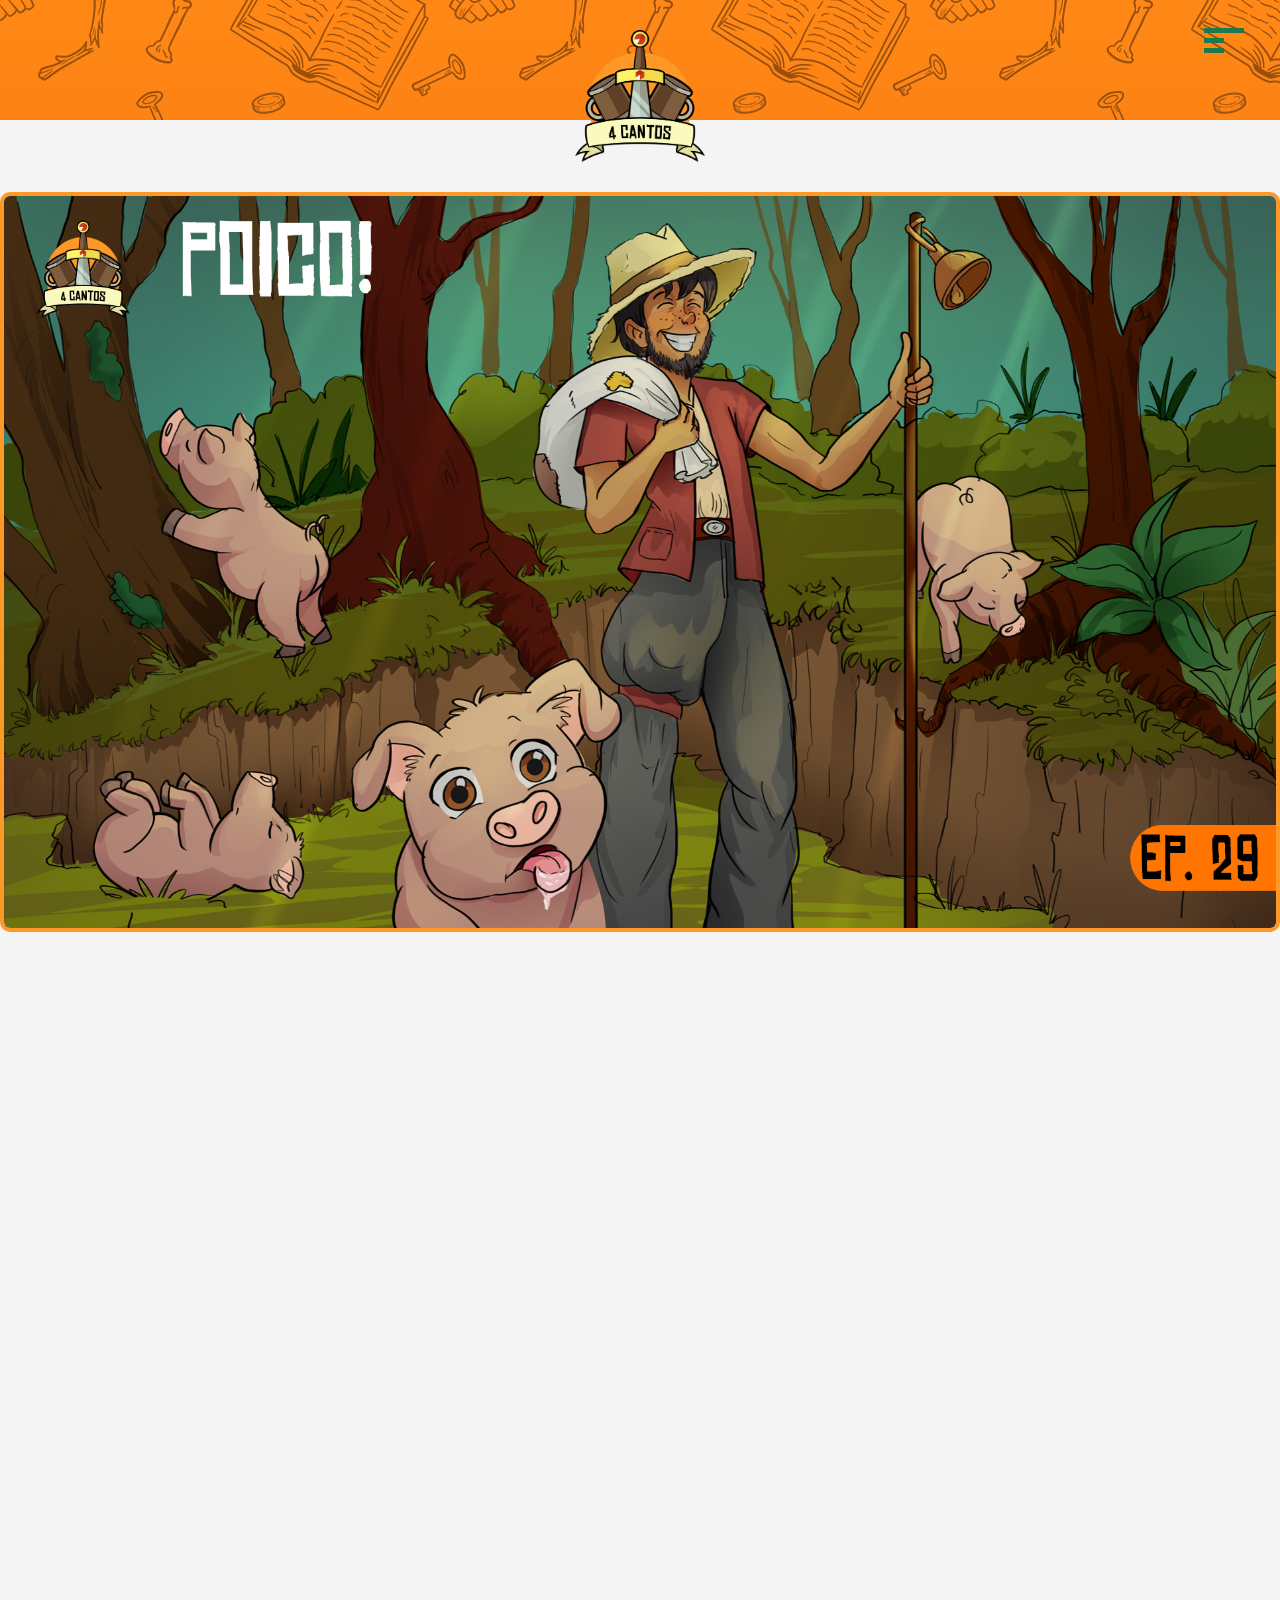
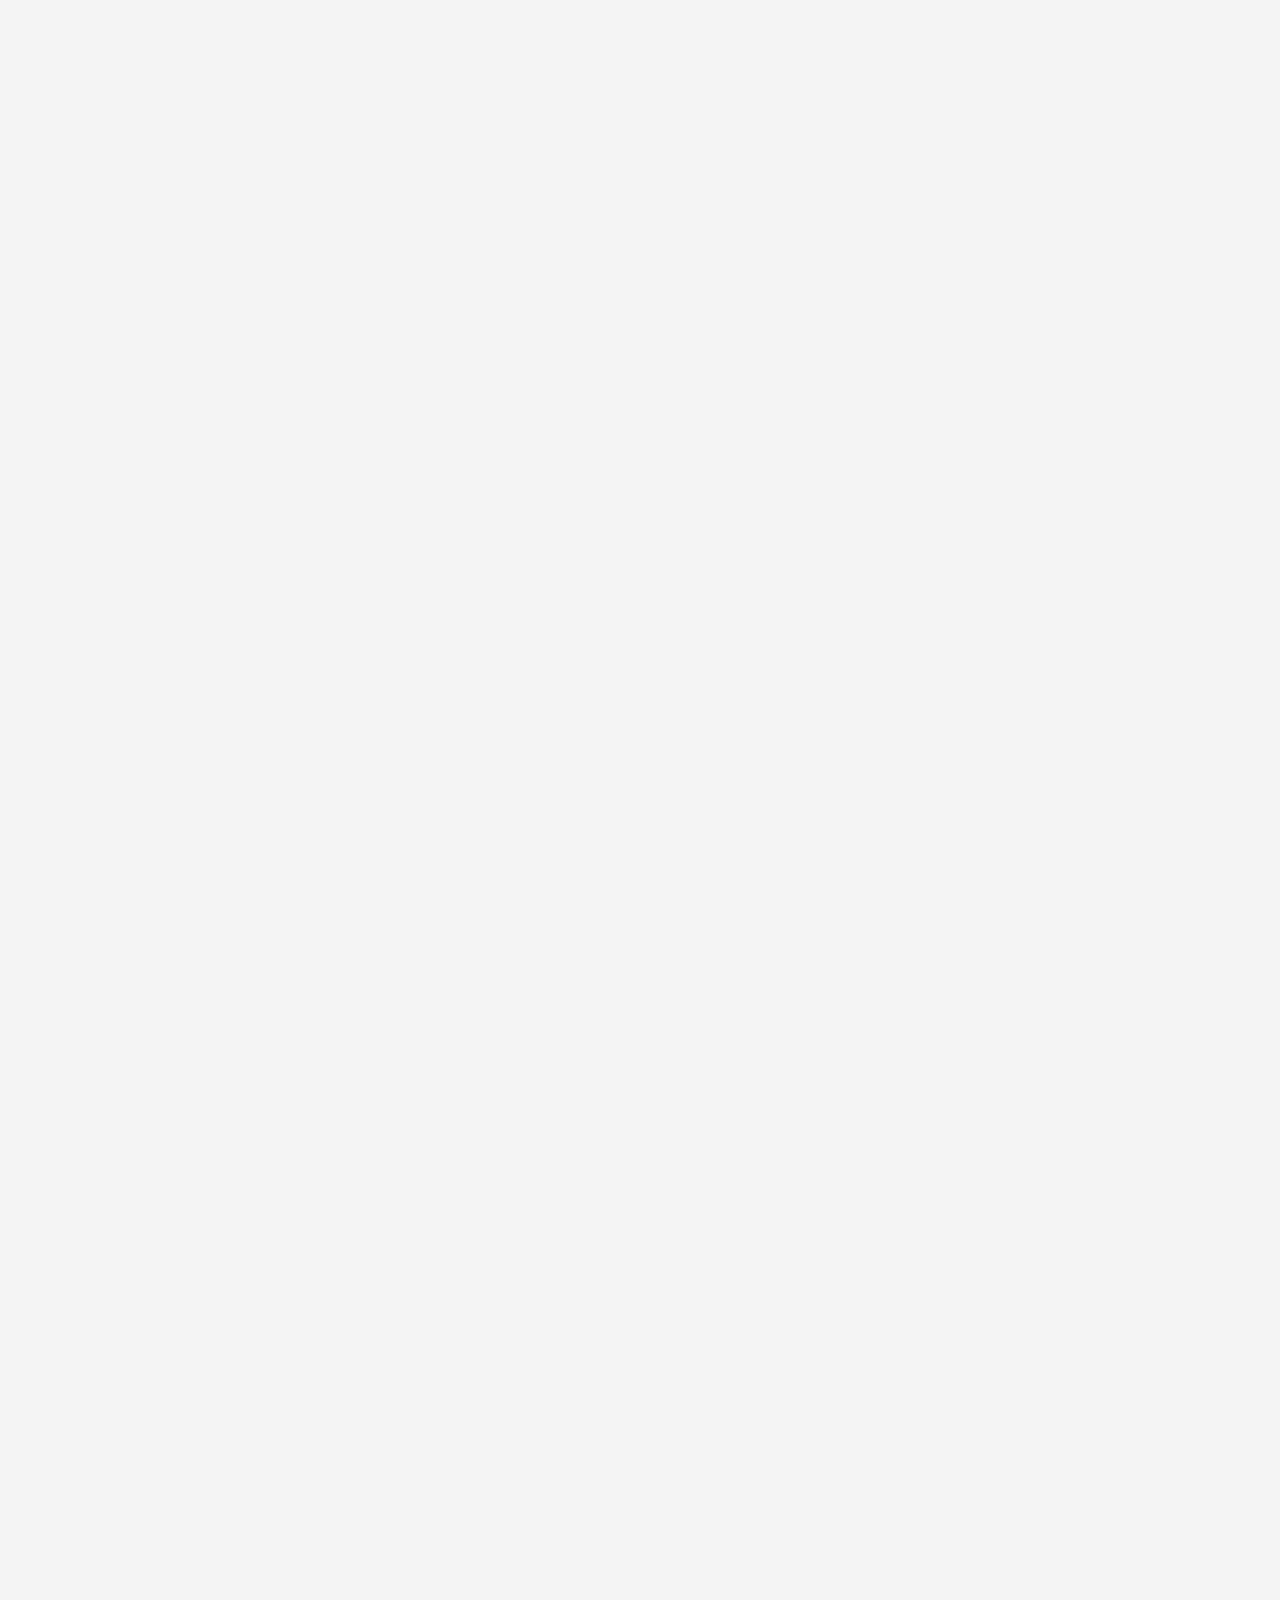
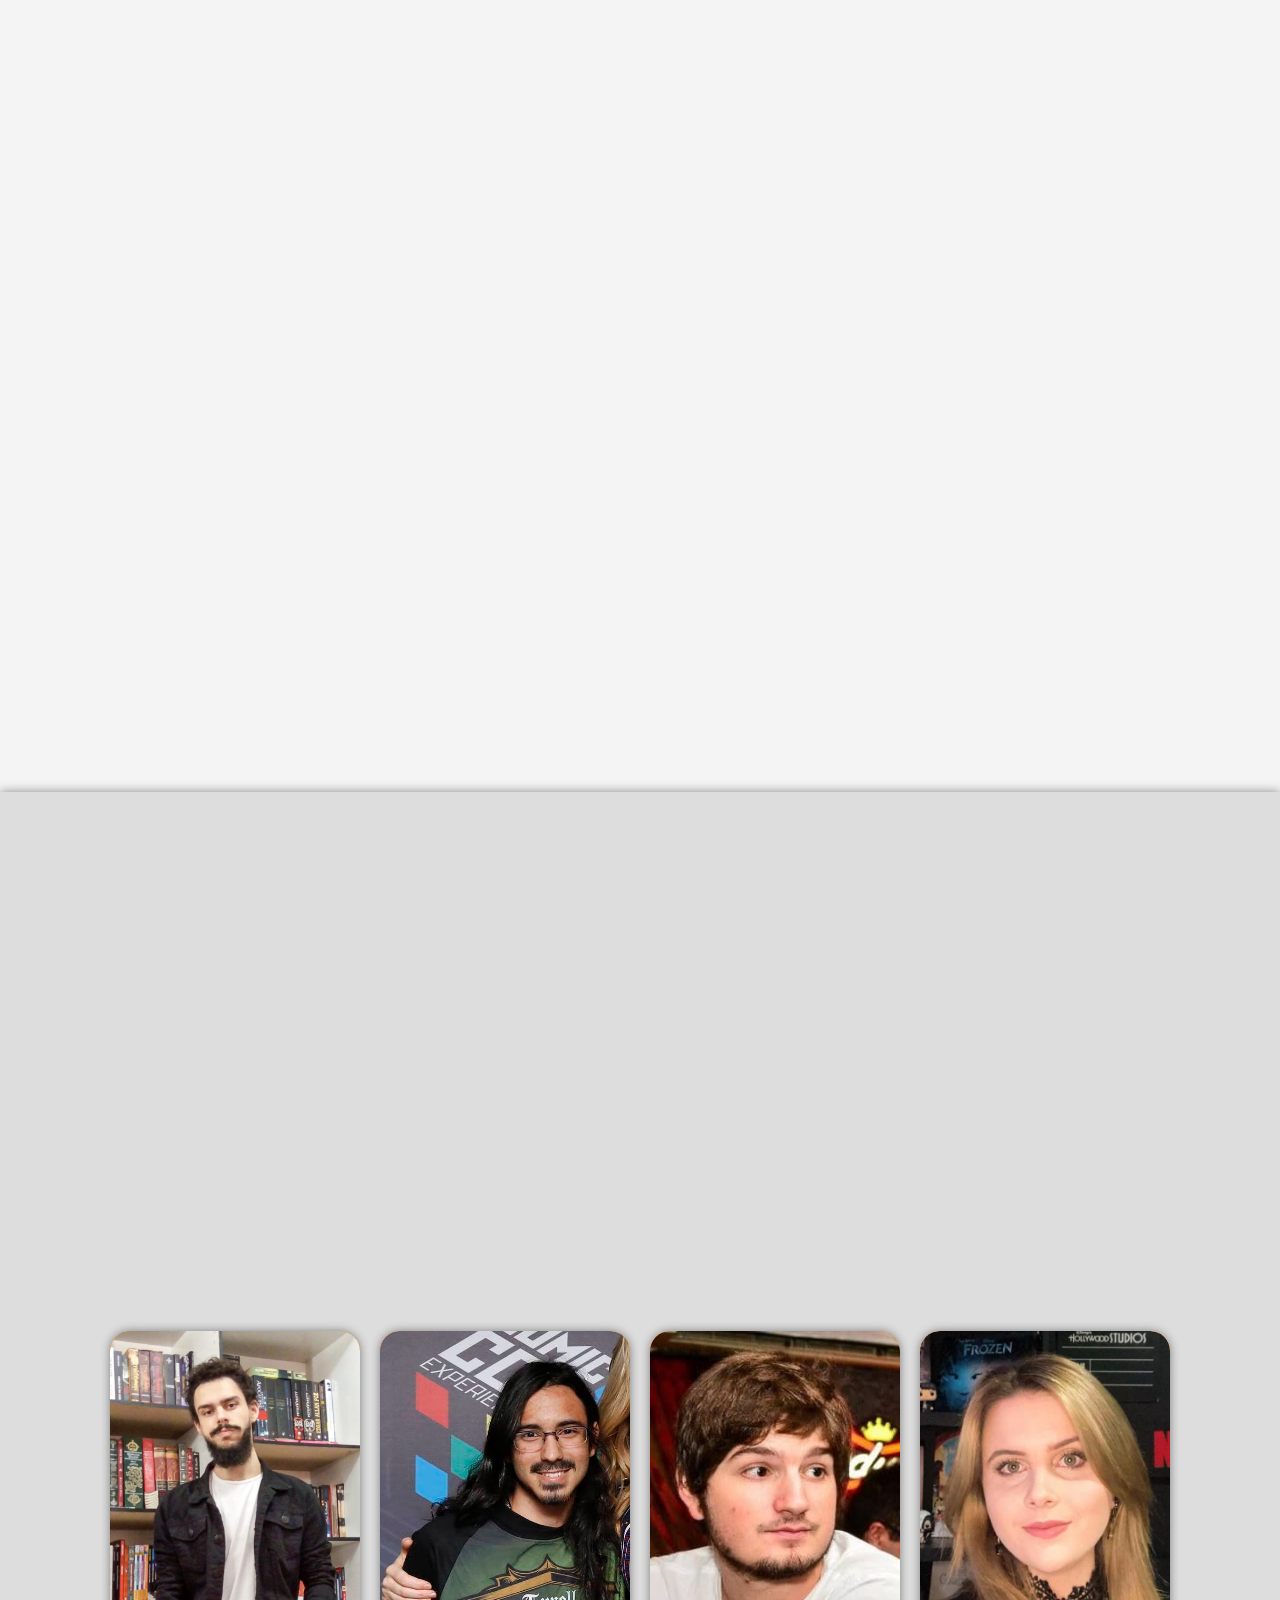
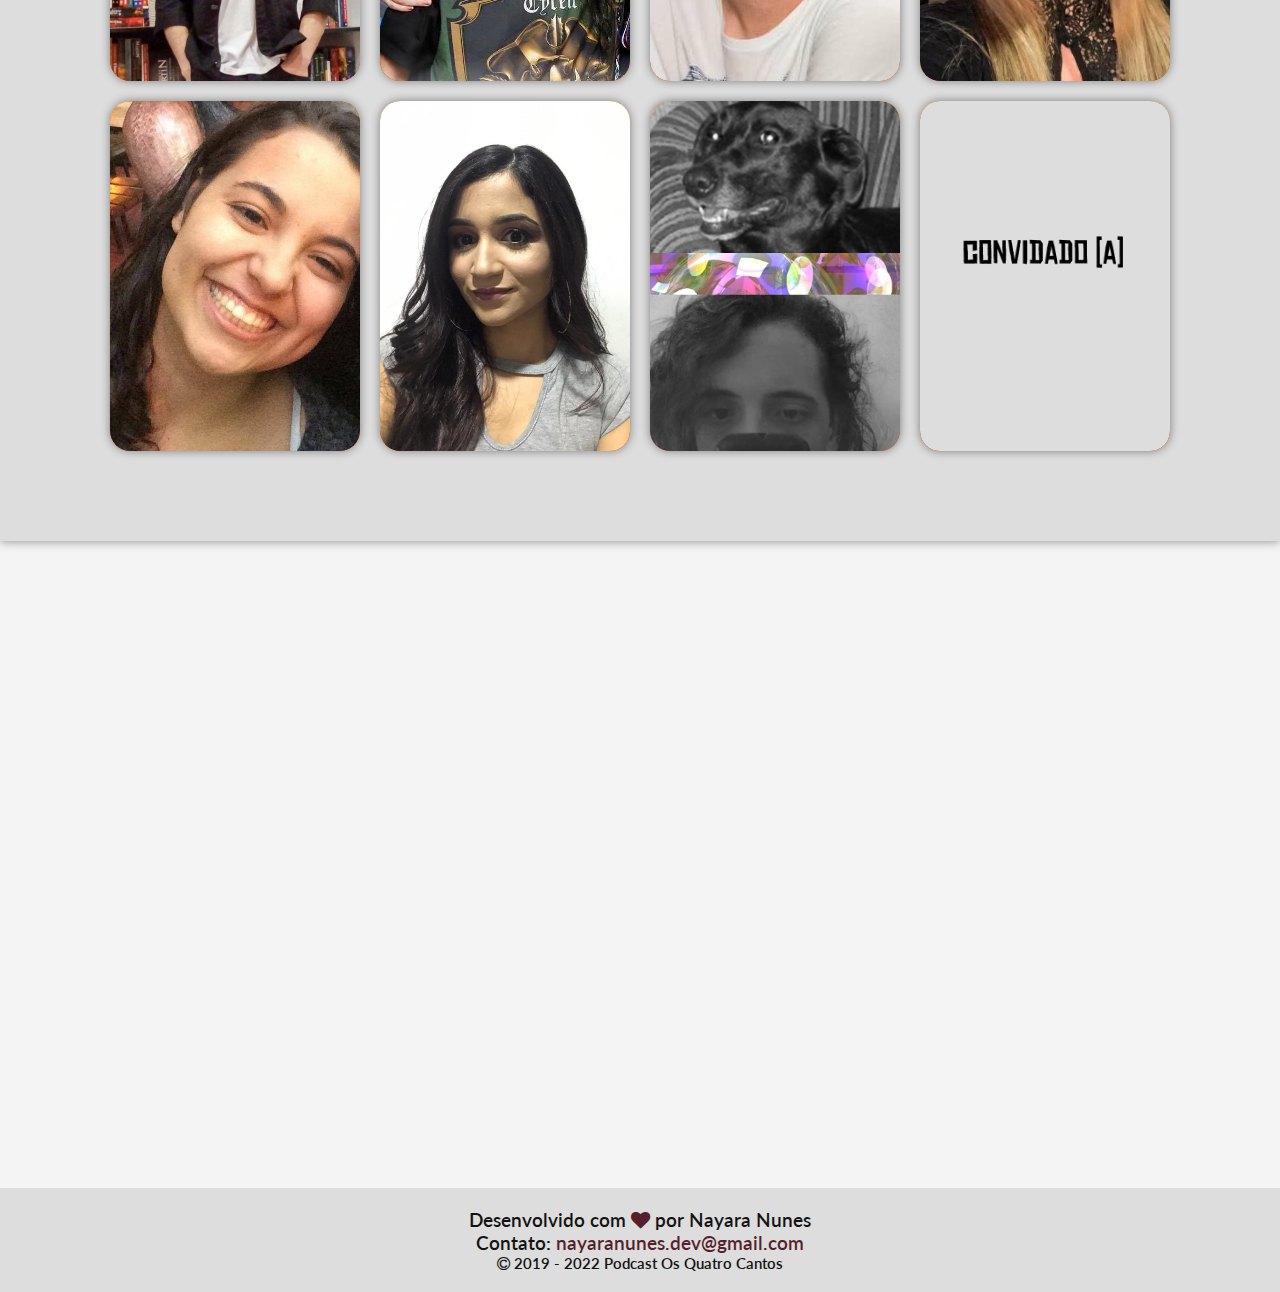
==== commit 69be5069: "52" ====
--- a/docs/home.html
+++ b/docs/home.html
@@ -11,6 +11,9 @@
         crossorigin="anonymous" referrerpolicy="no-referrer" />
     <script type="module" src="https://unpkg.com/ionicons@5.5.2/dist/ionicons/ionicons.esm.js"></script>
     <script nomodule src="https://unpkg.com/ionicons@5.5.2/dist/ionicons/ionicons.js"></script>
+    <link rel="preconnect" href="https://fonts.googleapis.com">
+<link rel="preconnect" href="https://fonts.gstatic.com" crossorigin>
+<link href="https://fonts.googleapis.com/css2?family=Lato:ital,wght@0,100;0,300;0,400;0,700;0,900;1,100;1,300;1,400;1,700;1,900&display=swap" rel="stylesheet">
     <link rel="stylesheet" href="./css/style.css">
     <title>4cantos</title>
 </head>
--- a/docs/css/style.css
+++ b/docs/css/style.css
@@ -1,3 +1,7 @@
+
+@import url('../fontes/chinese\ rocks\ rg.ttf');
+@import url('https://fonts.googleapis.com/css2?family=Lato:ital,wght@0,100;0,300;0,400;0,700;0,900;1,100;1,300;1,400;1,700;1,900&display=swap');
+
 *{
     margin: 0;
     padding: 0;
@@ -34,7 +38,7 @@
     --cor05:#1d784d;
     --cor06:#2ba841;
     --fontDestaque: 'Chinese Rocks';
-    --fontPadrao: 'Lato', 'Lato Light';
+    --fontPadrao: 'Lato', sans-serif;
 }
 .container{
   max-width: 1240px;
@@ -274,7 +278,7 @@
     margin: auto;
     text-align: justify;
     font-size: 1.3em;
-    font-weight: 600;
+    font-weight: 400;
     margin-bottom: 40px;
     text-indent: 40px;
  
@@ -311,7 +315,7 @@
     width: 350px;
     text-align: justify;
     font-size: 1.3em;
-    font-weight: 600;
+    font-weight: 400;
      margin-left: 40px;
      text-indent: 40px;
      margin-top: 40px;
@@ -324,7 +328,7 @@
 .projeto{
     font-family: var(--fontPadrao);
     color: var(--cor04);  
-    font-weight: 600;
+    font-weight: 400;
     font-size: 1.2em;
     padding: 20px;
     margin-bottom: 20px;
@@ -351,7 +355,7 @@
     font-family: var(--fontPadrao);
     color: var(--cor04);
      margin: 50px;
-   font-weight: 900;
+   font-weight: 600;
    text-transform: uppercase;
    box-shadow: 0px 0px 10px rgba(0, 0, 0, 0.445);
    
@@ -930,6 +934,41 @@
         .links-contato{
           margin-top: 20px;
         }
+        .container-cards .cards{
+        
+            margin: 2px;
+            margin-bottom: 20px;
+        }
+
+        .container-cards .cards:hover .imgBx{
+            transform: translateY(-8px) scale(0.5);
+            width: 150px;
+            height: 150px;
+            border-radius: 150%;
+            margin-left: 5px;
+        }
+      
+        .container-cards .cards .content .details h2{
+          font-family: var(--fontDestaque);
+          color: var(--cor04);
+          font-size:0.8em ;
+          letter-spacing: 3px;
+          margin-top: 10px;
+     }
+     .container-cards .cards .content .details h2 span{
+         font-family: var(--fontPadrao);
+         color: var(--cor04);
+         font-size:0.8em ;
+     }
+     .social_icons li a{
+        width: 25px;
+        height: 25px;
+        font-size: 0.8em;
+        margin-top: 10px;
+        margin-bottom: -18px;
+     
+    }
+    
     
     }
     /*
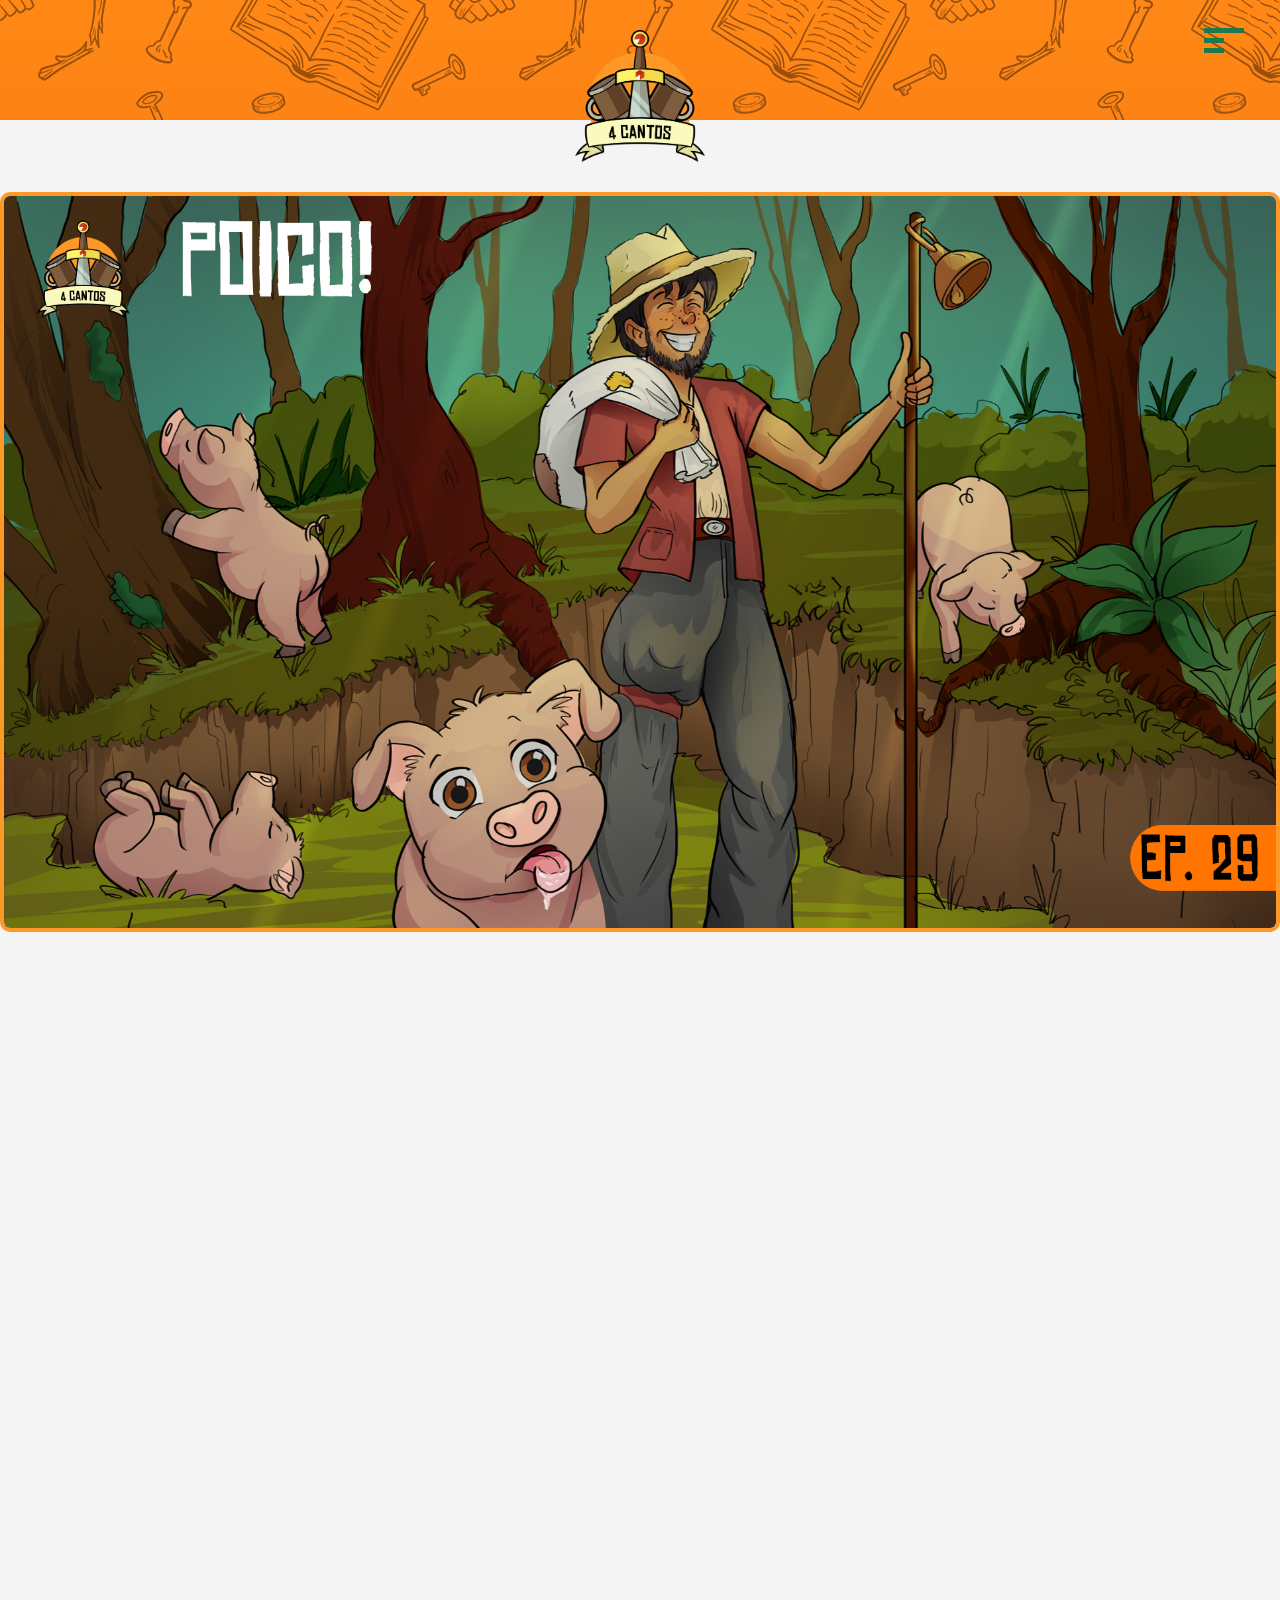
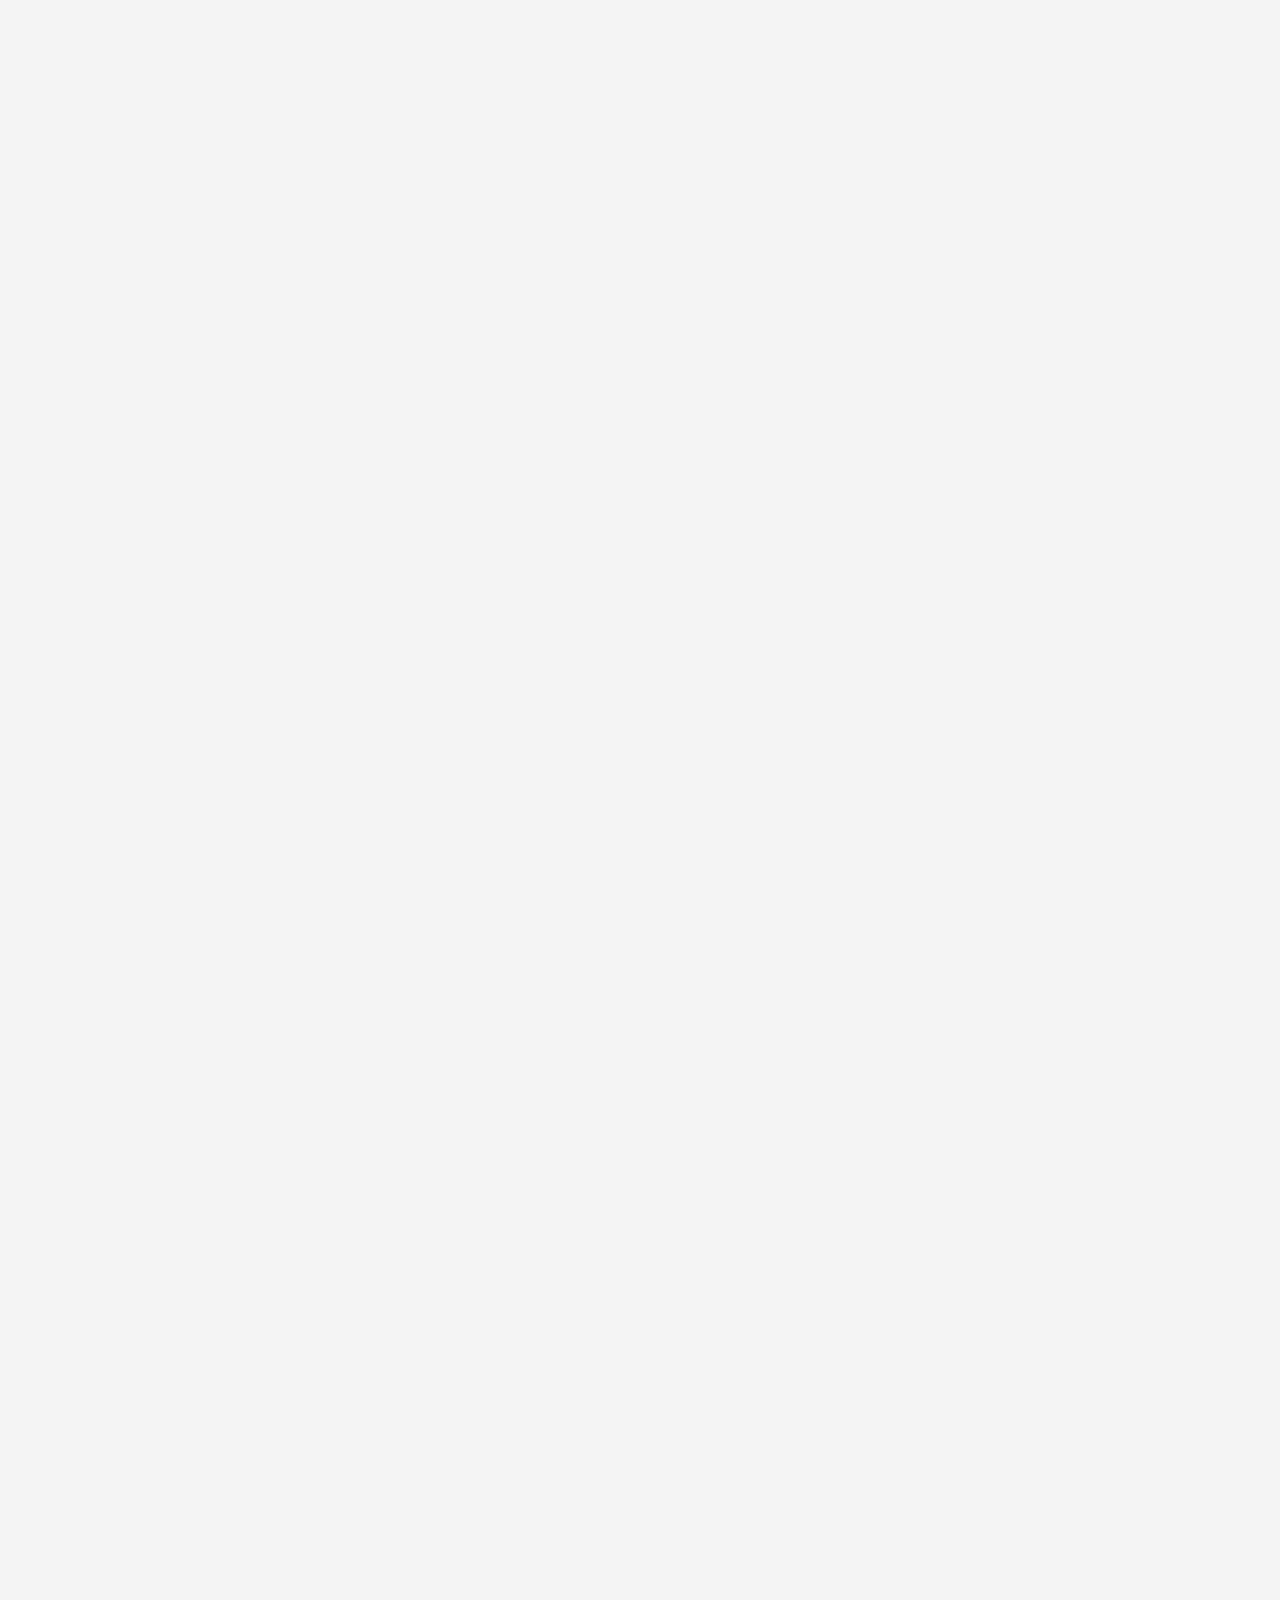
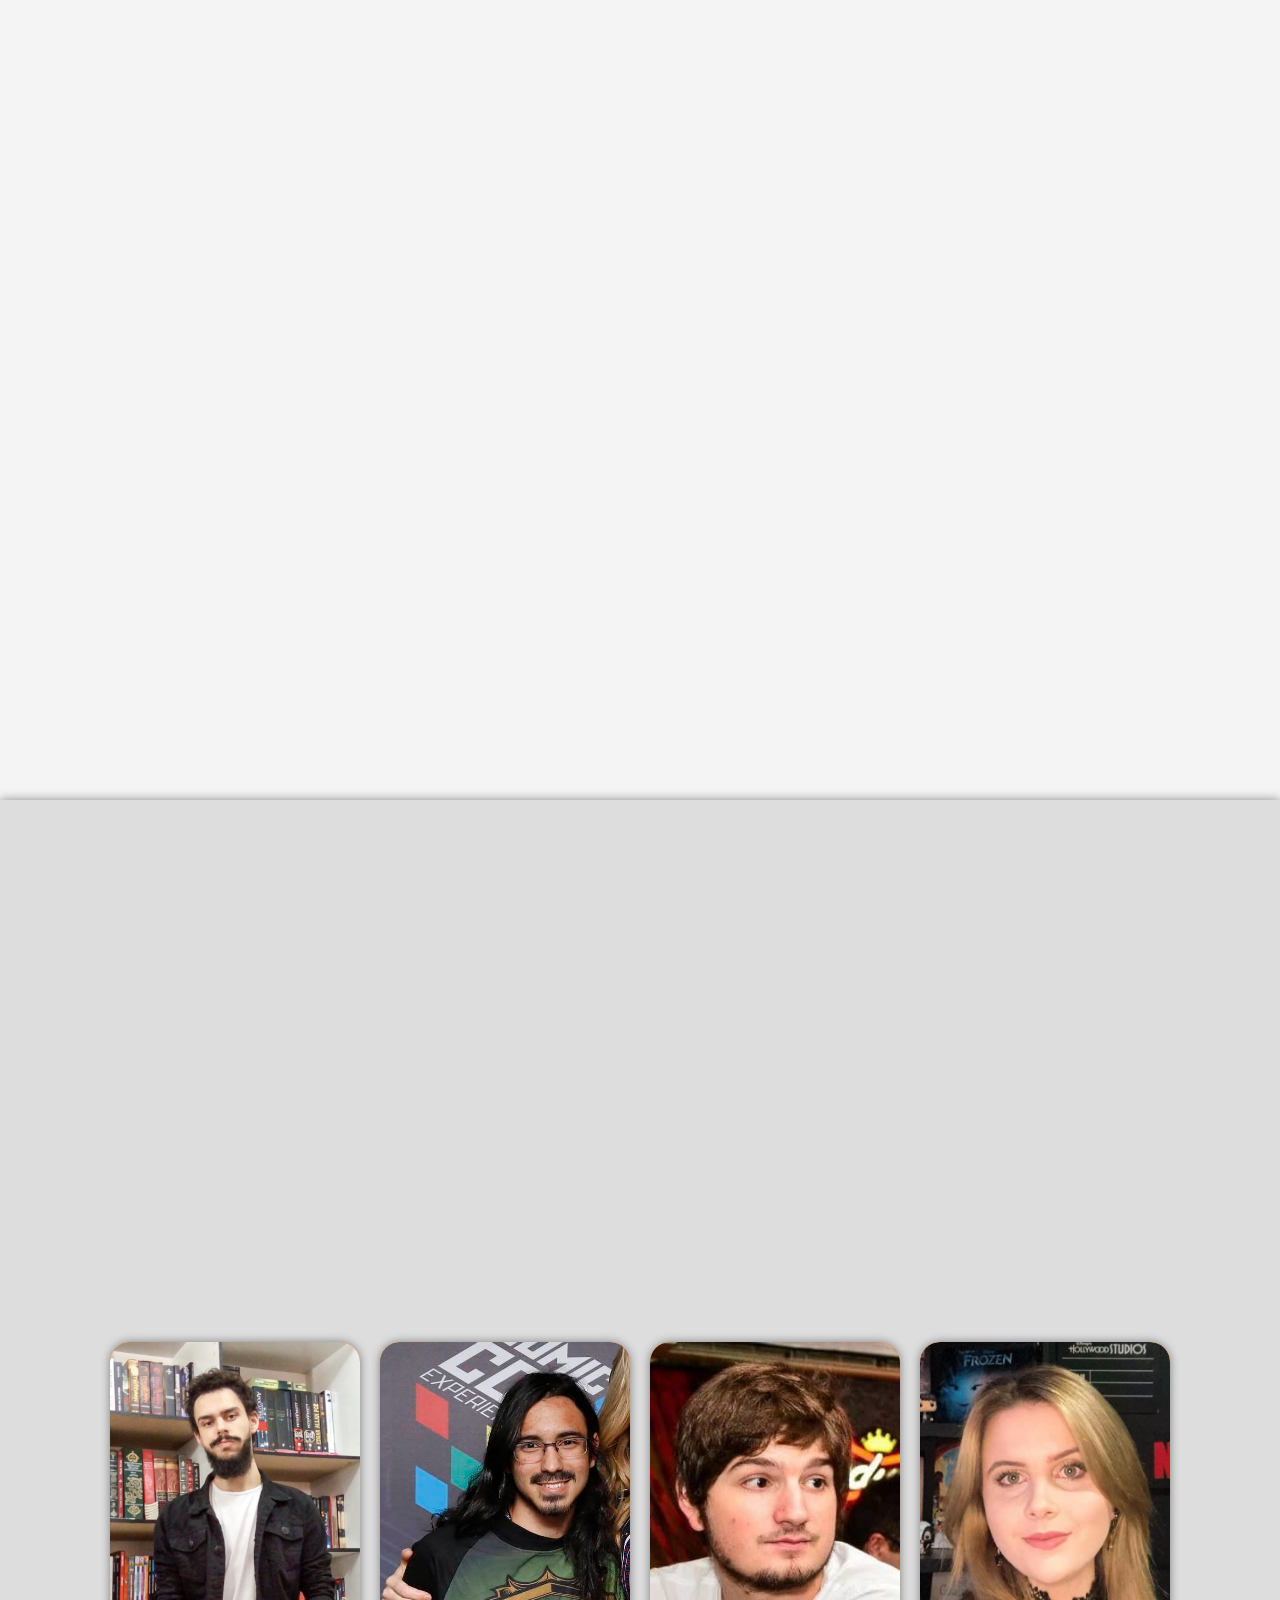
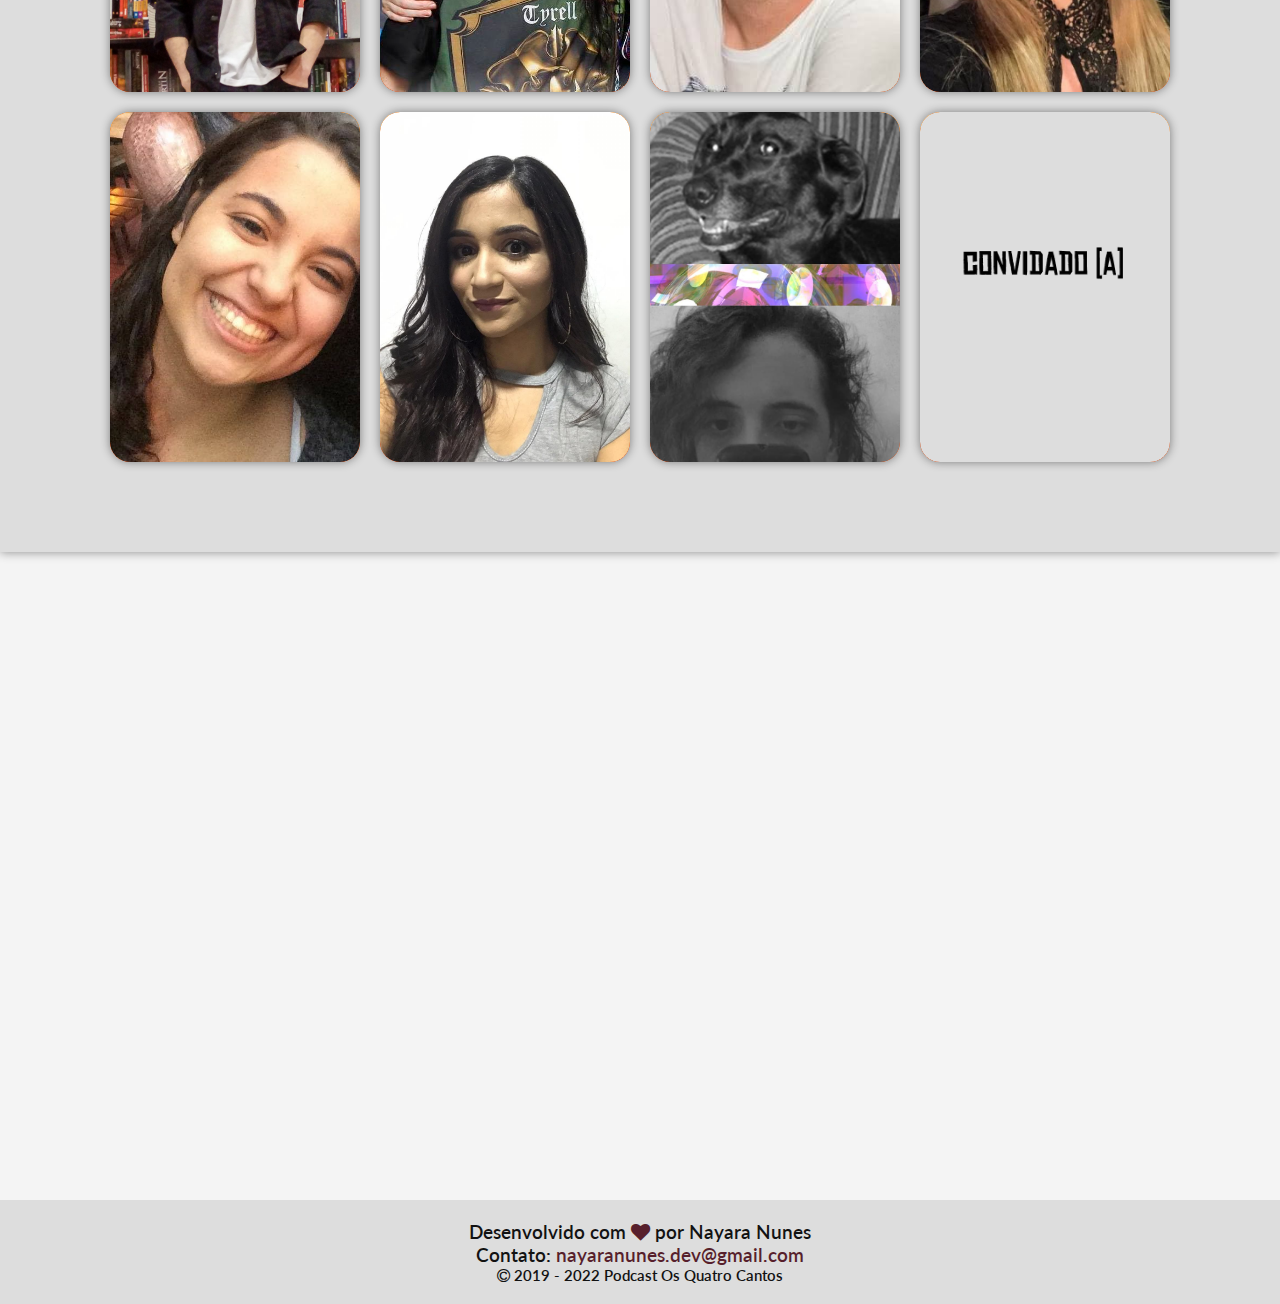
==== commit df108a8e: "adicionando nova fonte" ====
--- a/docs/home.html
+++ b/docs/home.html
@@ -14,7 +14,11 @@
     <link rel="preconnect" href="https://fonts.googleapis.com">
 <link rel="preconnect" href="https://fonts.gstatic.com" crossorigin>
 <link href="https://fonts.googleapis.com/css2?family=Lato:ital,wght@0,100;0,300;0,400;0,700;0,900;1,100;1,300;1,400;1,700;1,900&display=swap" rel="stylesheet">
-    <link rel="stylesheet" href="./css/style.css">
+<link rel="preconnect" href="https://fonts.googleapis.com">
+<link rel="preconnect" href="https://fonts.gstatic.com" crossorigin>
+<link href="https://fonts.googleapis.com/css2?family=Bebas+Neue&display=swap" rel="stylesheet">
+<link rel="stylesheet" href="./css/style.css">
+
     <title>4cantos</title>
 </head>
 
--- a/docs/css/style.css
+++ b/docs/css/style.css
@@ -1,5 +1,4 @@
 
-@import url('../fontes/chinese\ rocks\ rg.ttf');
 @import url('https://fonts.googleapis.com/css2?family=Lato:ital,wght@0,100;0,300;0,400;0,700;0,900;1,100;1,300;1,400;1,700;1,900&display=swap');
 
 *{
@@ -37,7 +36,7 @@
     --cor04:#121212;
     --cor05:#1d784d;
     --cor06:#2ba841;
-    --fontDestaque: 'Chinese Rocks';
+    --fontDestaque: 'Bebas Neue', cursive;
     --fontPadrao: 'Lato', sans-serif;
 }
 .container{
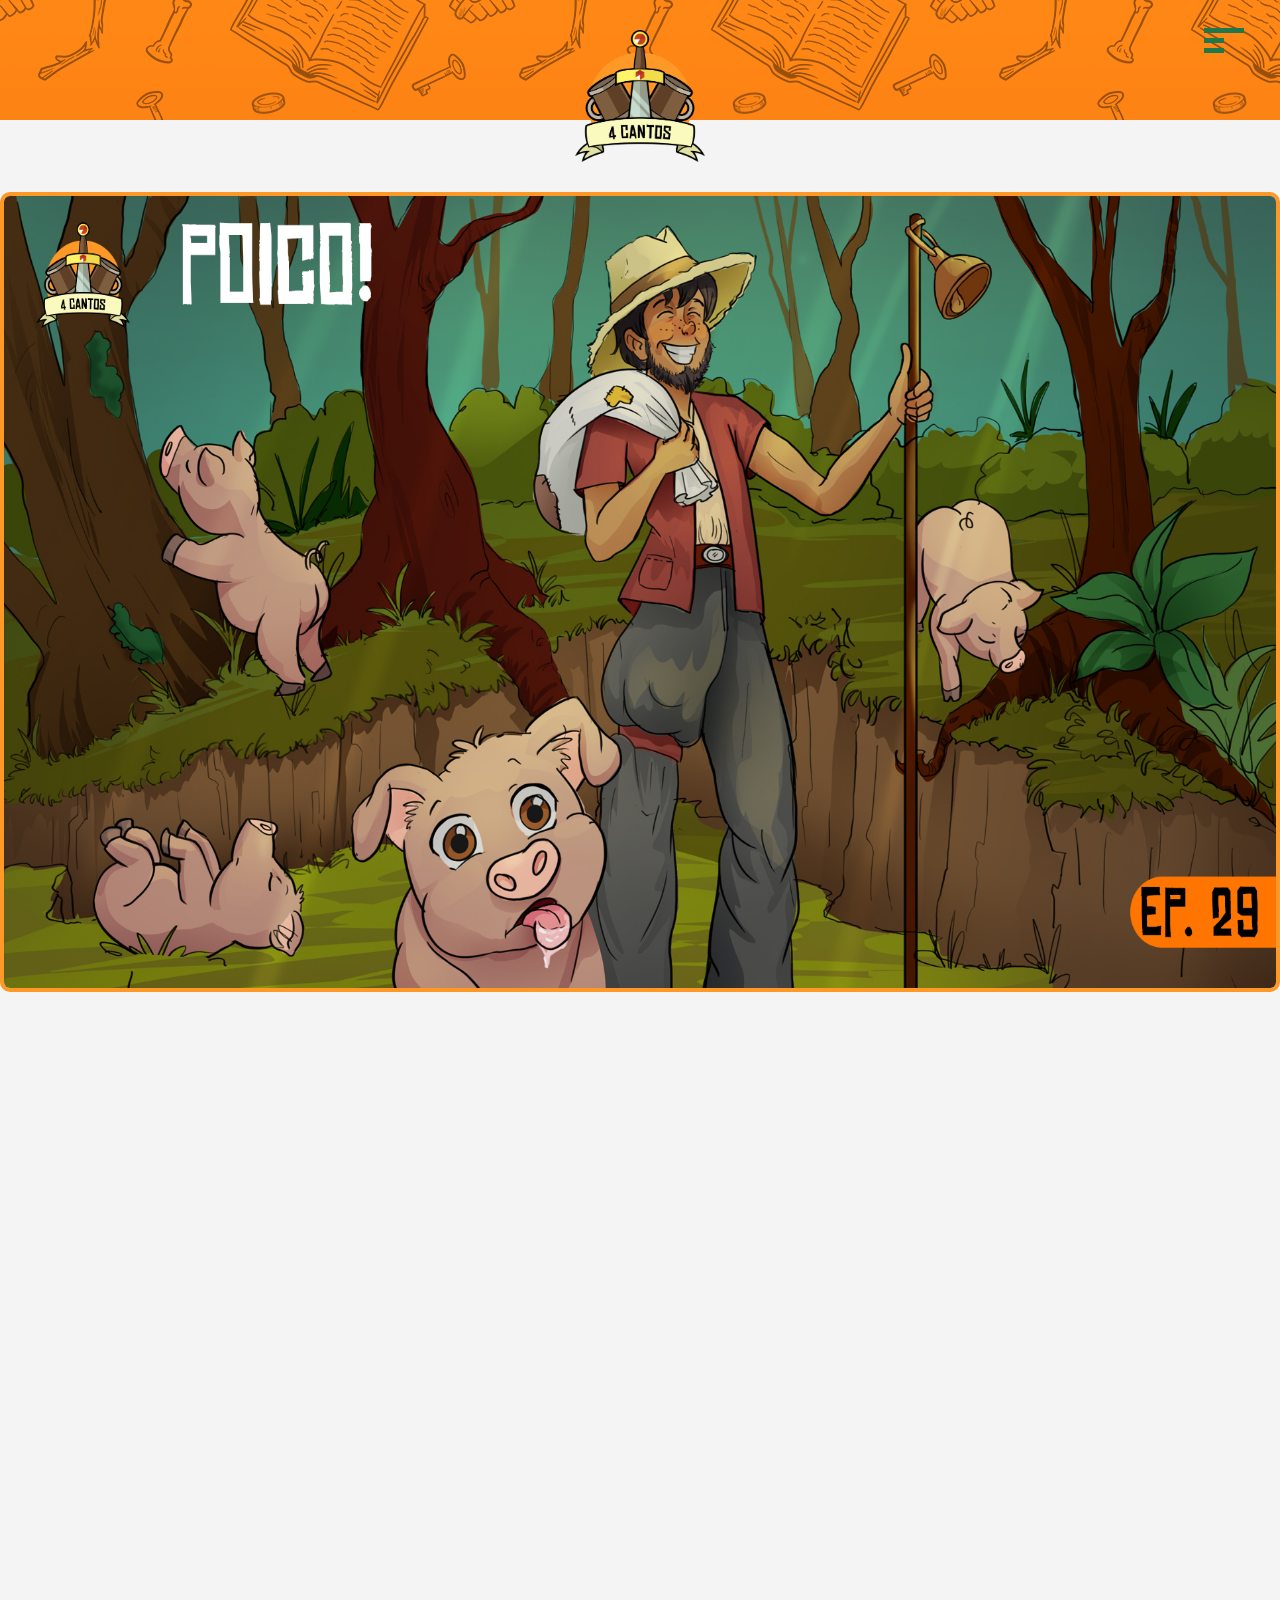
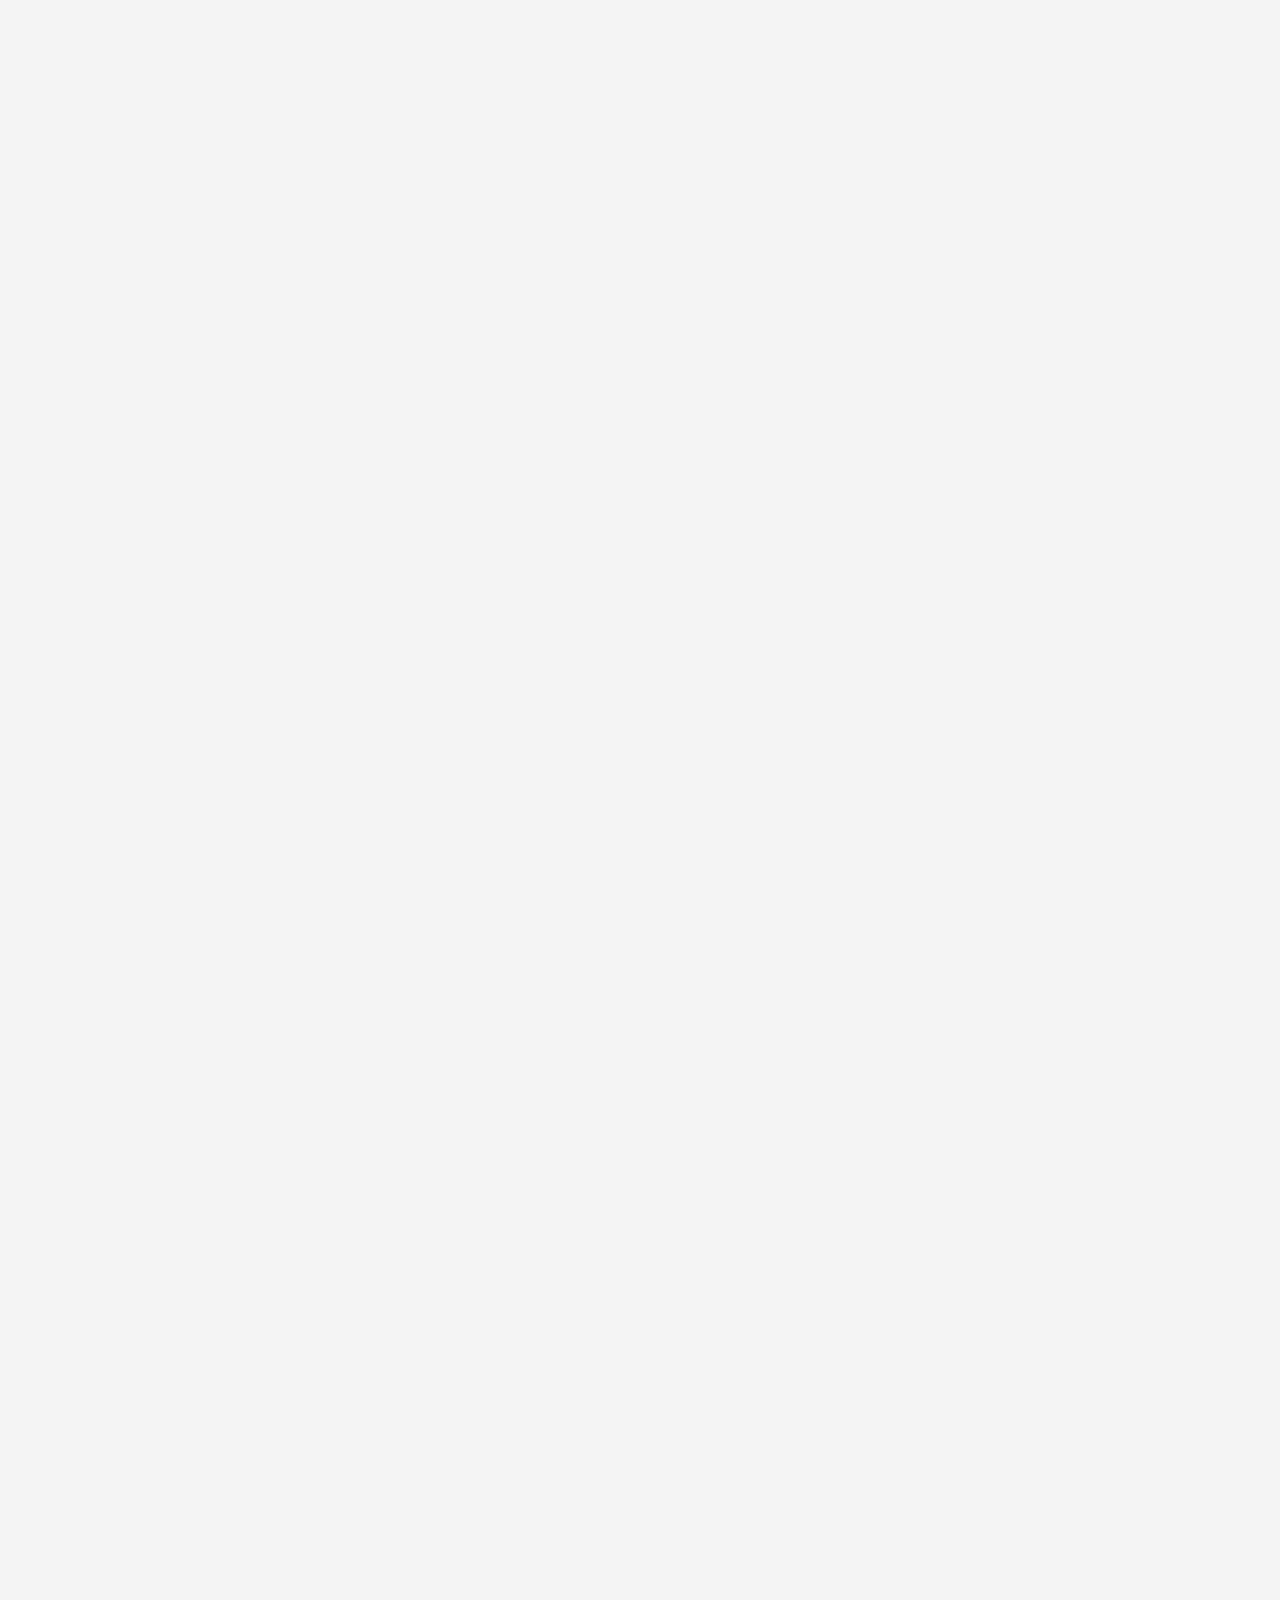
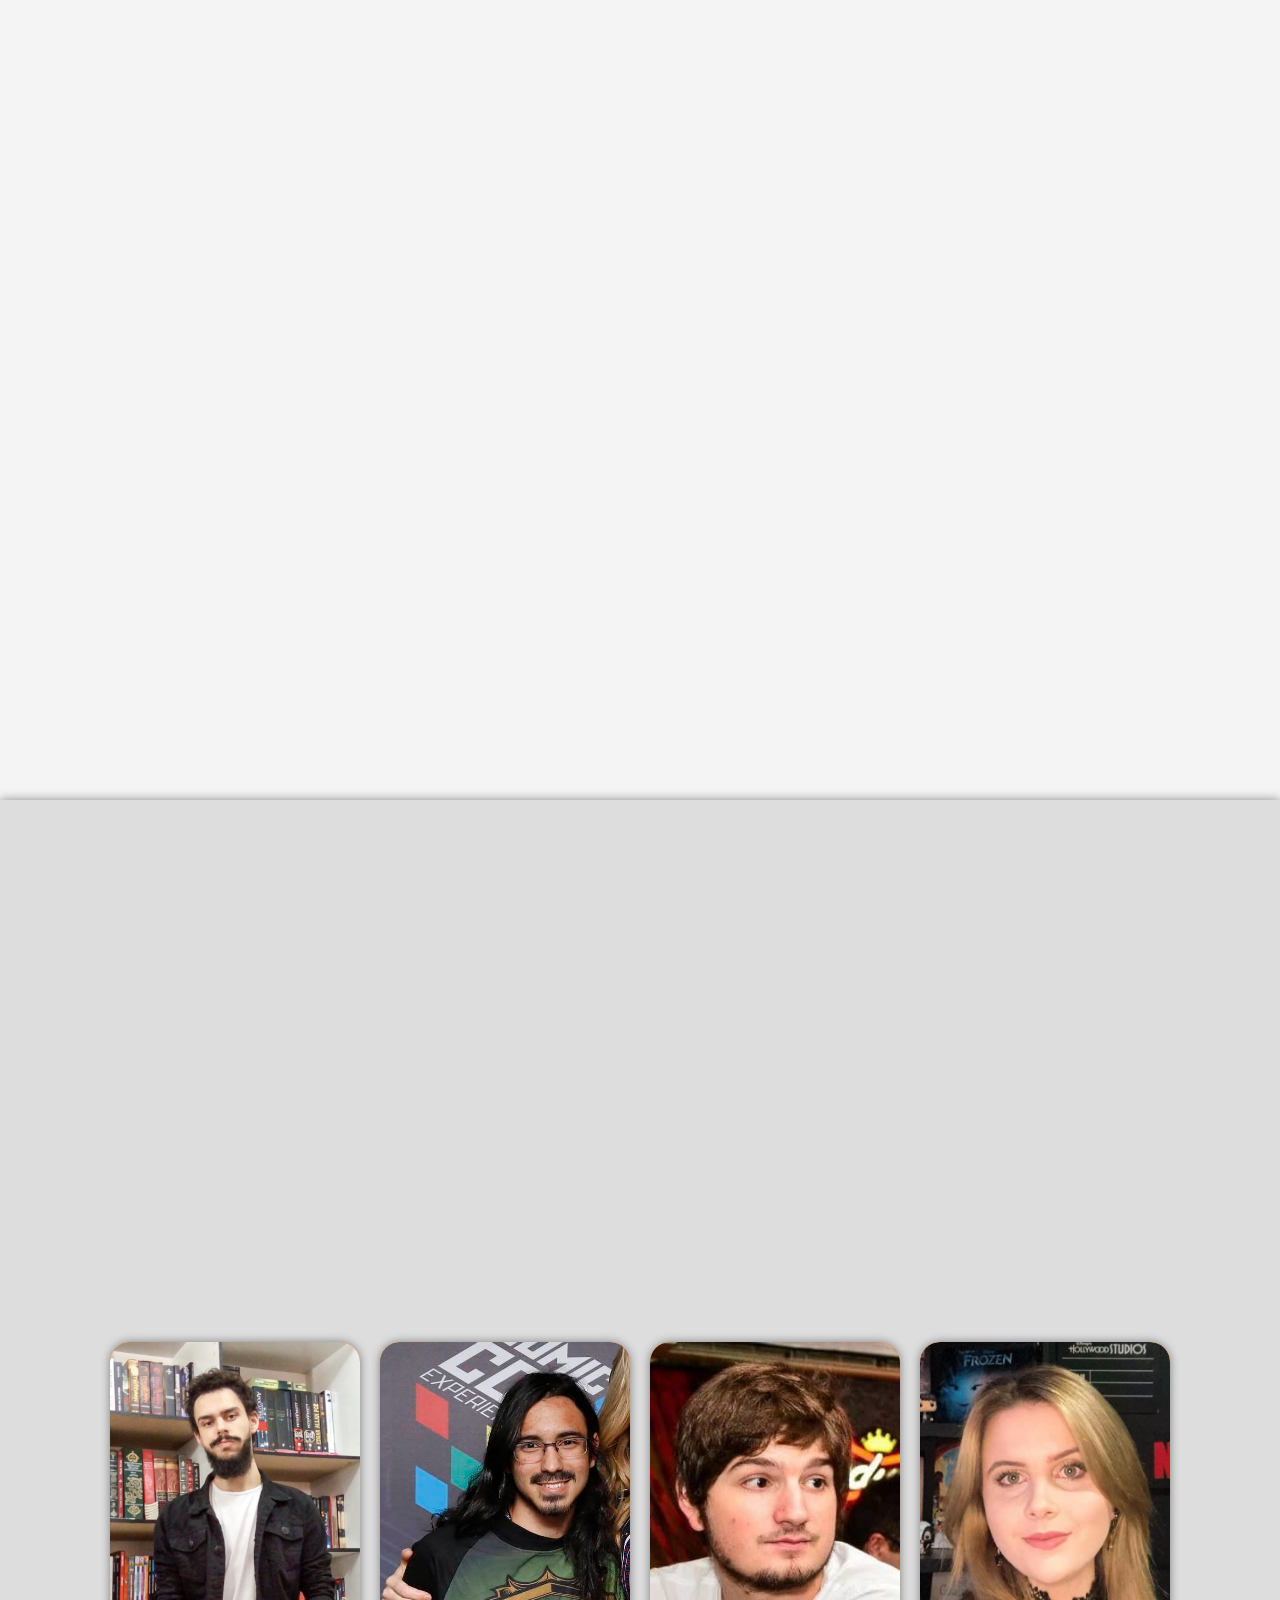
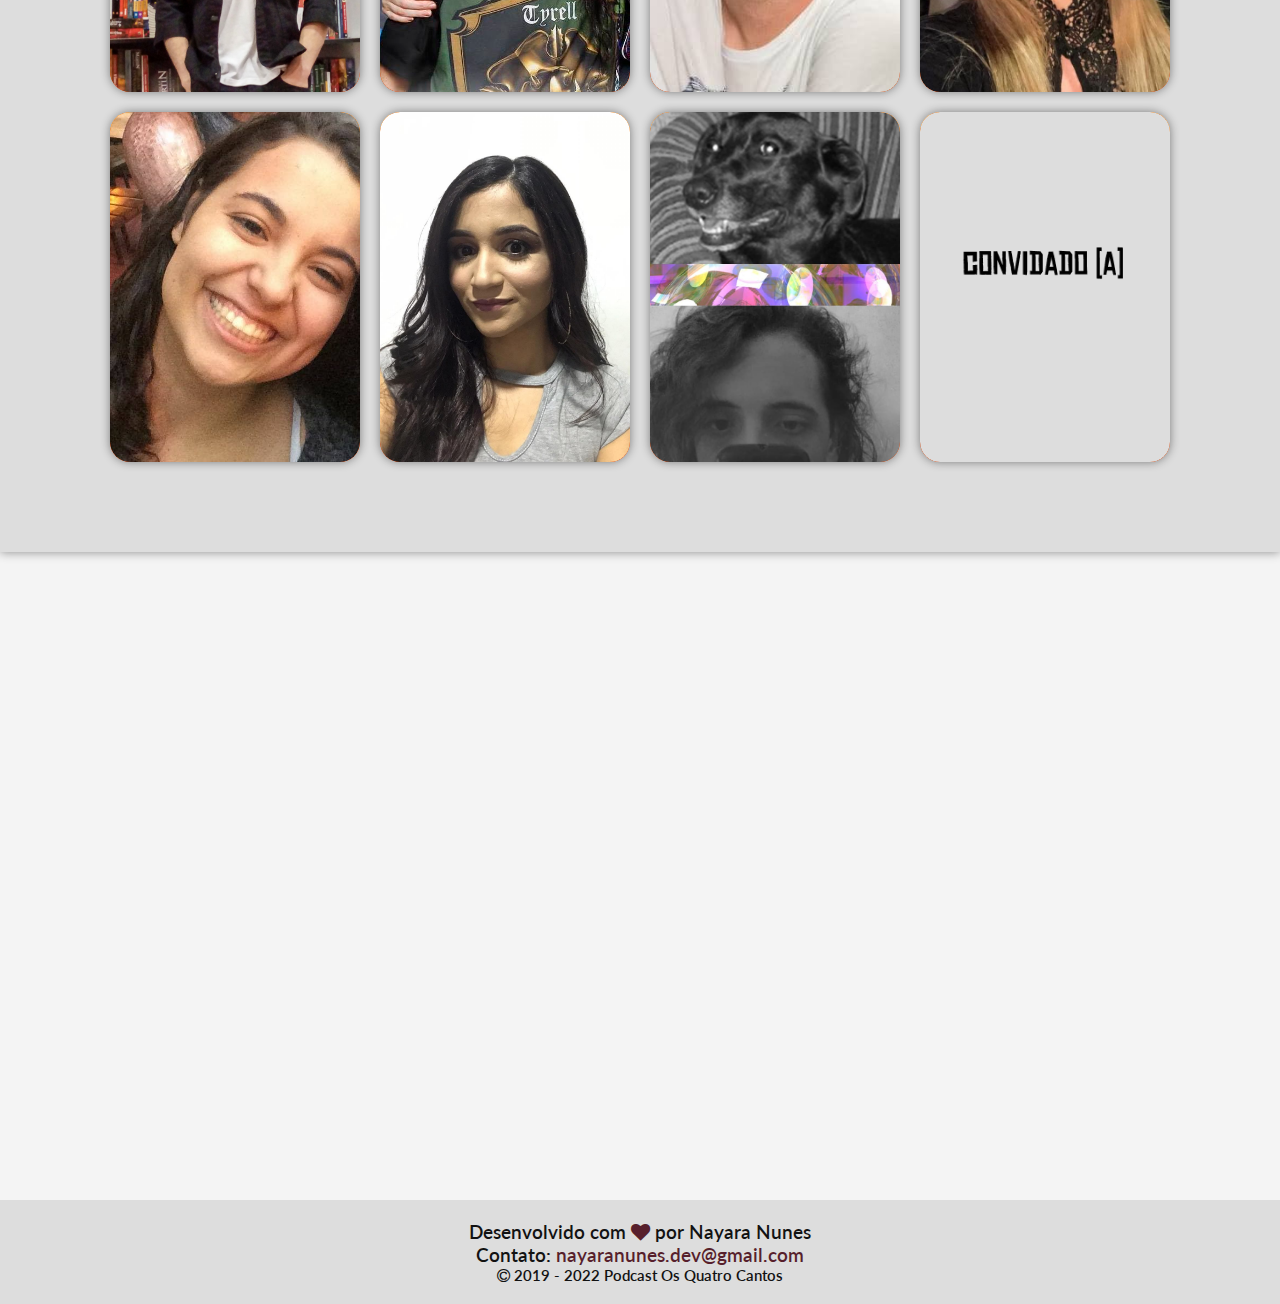
==== commit 0b4bfcb2: "ajustes" ====
--- a/docs/home.html
+++ b/docs/home.html
@@ -40,7 +40,7 @@
             </ul>
         </nav>
     </header>
-      <!--?xml version="1.0" encoding="UTF-8"?-->
+     
 
 <!-- Creator: CorelDRAW X8 -->
 <section class="logo-alinhamento">
@@ -49,7 +49,7 @@
    </section>
      
 
-    <!--?xml version="1.0" encoding="UTF-8"?-->
+
 
     <!-- Creator: CorelDRAW X8 -->
 
--- a/docs/css/style.css
+++ b/docs/css/style.css
@@ -714,7 +714,7 @@
     border: 4px solid var(--cor02);
     position:absolute;
     width: 100%;
-    height:calc(100vh - 160px);
+    height:calc(100vh - 100px);
     object-fit:fill;
     transition: opacity 800ms;
     border-radius: 10px;
@@ -994,18 +994,17 @@
       [data-anime]{
         opacity: 0;
         transition: .5s;
-
       }
 
       [data-anime="left"]{
-        transform: translate3d(-50px,0 , 0);
-     
+        transform: translate3d(-10px,0 , 0);
       }
       [data-anime="rigth"]{
-        transform: translate3d(50px, 0, 0);
+        transform: translate3d(10px, 0, 0);
       }
       [data-anime="opacity"]{
         transition: 0.5s;
+        transform: translate3d(0px, -50px, 0px);
       }
       [data-anime].animate{
         opacity: 1;
